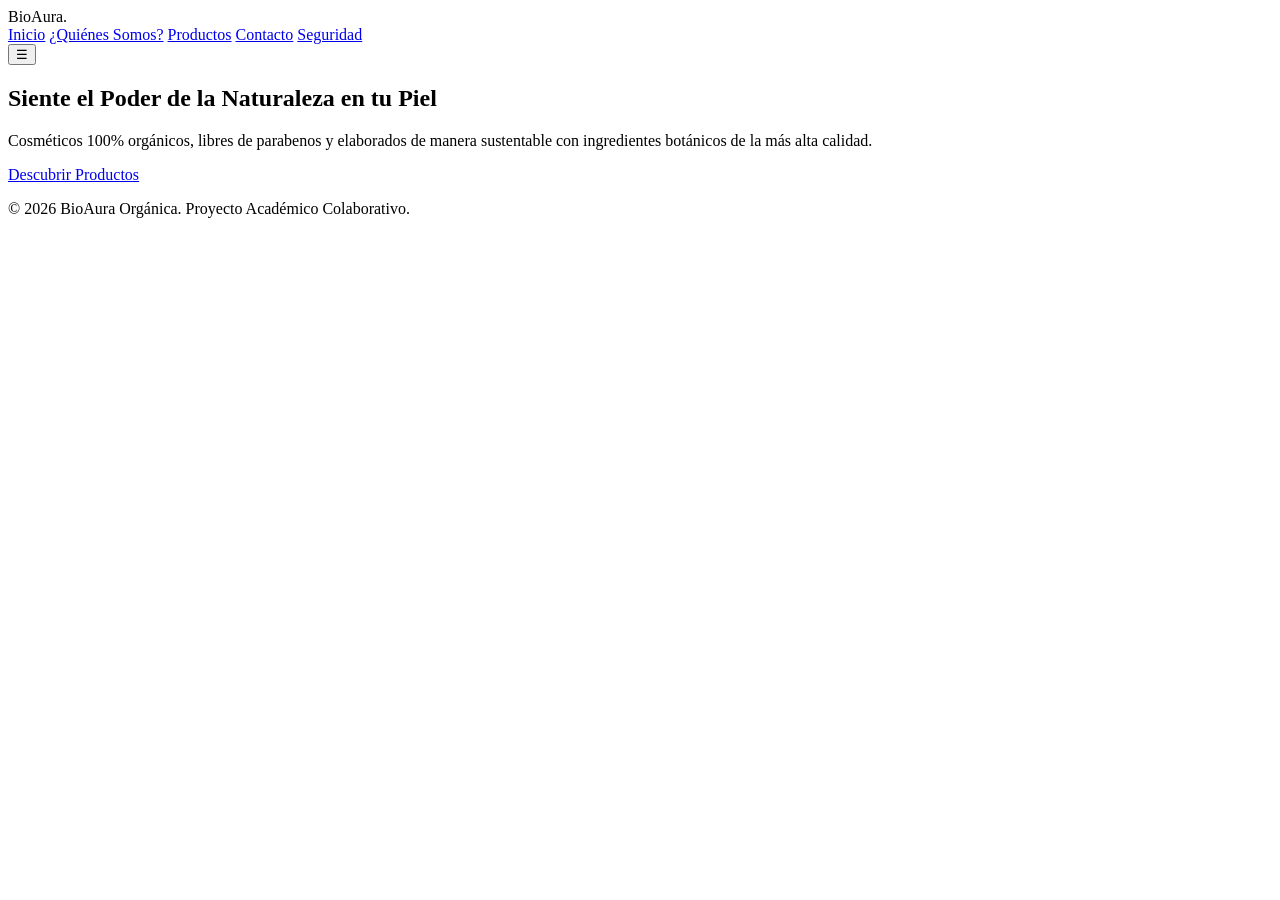
==== index.html @ 88e1b972 "implementar estructura HTML5 semántica, variables CSS, barra de navegación y sección hero" ====
<!DOCTYPE html>
<html lang="es">
<head>
    <meta charset="UTF-8">
    <meta name="viewport" content="width=device-width, initial-scale=1.0">
    <title>BioAura Orgánica - Belleza Natural y Cuidado Ecológico</title>
    <link rel="stylesheet" href="styles.css">
</head>
<body>

    <!-- Encabezado y Navegación Principal -->
    <header class="header">
        <div class="logo">BioAura<span>.</span></div>
        <nav class="nav" id="nav-menu">
            <a href="#inicio" class="nav-link">Inicio</a>
            <a href="#quienes-somos" class="nav-link">¿Quiénes Somos?</a>
            <a href="#productos" class="nav-link">Productos</a>
            <a href="#contacto" class="nav-link">Contacto</a>
            <a href="#politicas" class="nav-link">Seguridad</a>
        </nav>
        <button class="menu-toggle" id="menu-toggle" aria-label="Abrir Menú">&#9776;</button>
    </header>

    <main>
        <!-- 1. Sección Inicio (Hero) -->
        <section id="inicio" class="hero">
            <div class="hero-content">
                <h1>Siente el Poder de la Naturaleza en tu Piel</h1>
                <p>Cosméticos 100% orgánicos, libres de parabenos y elaborados de manera sustentable con ingredientes botánicos de la más alta calidad.</p>
                <a href="#productos" class="btn-primary">Descubrir Productos</a>
            </div>
        </section>

        <!-- SECCIÓN 2: ¿Quiénes Somos? (Integrante 2 colocará su código aquí) -->
        <section id="quienes-somos" class="section">
            <div class="container" id="contenedor-quienes-somos">
                <!-- Código a desarrollar en rama feature/brand-story-and-products -->
            </div>
        </section>

        <!-- SECCIÓN 3: Productos / Servicios (Integrante 2 colocará su código aquí) -->
        <section id="productos" class="section bg-light">
            <div class="container" id="contenedor-productos">
                <!-- Código a desarrollar en rama feature/brand-story-and-products -->
            </div>
        </section>

        <!-- SECCIÓN 4: Contacto (Integrante 3 colocará su código aquí) -->
        <section id="contacto" class="section">
            <div class="container" id="contenedor-contacto">
                <!-- Código a desarrollar en rama feature/contact-and-security-policy -->
            </div>
        </section>

        <!-- SECCIÓN 5: Políticas de Seguridad (Integrante 3 colocará su código aquí) -->
        <section id="politicas" class="section bg-light">
            <div class="container" id="contenedor-politicas">
    </main>

</body>
</html>    <script src="script.js"></script>
        <p>&copy; 2026 BioAura Orgánica. Proyecto Académico Colaborativo.</p>
    </footer>

    <footer class="footer">
                <!-- Código a desarrollar en rama feature/contact-and-security-policy -->
        </section>
---- styles.css ----
font-size: 2.2rem;
    }
}
    .hero h1 {
    .nav.active {
        display: flex;
    }
    }

        background-color: white;
        padding: 1.5rem 0;
        box-shadow: 0 4px 10px rgba(0,0,0,0.1);
        text-align: center;
        position: absolute;
        top: 100%;
        left: 0;
        width: 100%;

    .nav {
        display: none;
    }
        display: block;
/* --- Adaptabilidad Responsive --- */
@media (max-width: 768px) {
    .menu-toggle {

}
    font-size: 0.95rem;
        flex-direction: column;
    text-align: center;
    padding: 2rem 1rem;
    background-color: var(--primary-color);
    color: white;
}

.footer {
    transform: translateY(-2px);

.btn-primary:hover {
    background-color: var(--primary-hover);
}
    cursor: pointer;
    text-decoration: none;
    transition: background 0.3s, transform 0.2s;
    border-radius: 30px;
    font-size: 1rem;
    font-weight: 600;
    border: none;
.btn-primary {
    display: inline-block;
    background-color: var(--primary-color);
    color: white;
    padding: 0.85rem 2rem;
}

    opacity: 0.95;
    max-width: 650px;
    margin: 0 auto 2rem auto;
.hero p {
    font-size: 1.25rem;
.hero h1 {
    font-size: 3rem;
    margin-bottom: 1rem;
}

}

    text-align: center;
    padding: 7rem 1.5rem;

/* --- Hero Section --- */
.hero {
    background: linear-gradient(rgba(45, 90, 39, 0.85), rgba(45, 90, 39, 0.75)), 
                url('https://images.unsplash.com/photo-1556228720-195a672e8a03?auto=format&fit=crop&w=1200&q=80') center/cover no-repeat;
    color: white;
    color: var(--primary-color);
    cursor: pointer;
}
    border: none;
    font-size: 1.8rem;
/* --- Variables e Identidad Visual (Paleta Botánica) --- */

.menu-toggle {
    display: none;
    background: none;
:root {
    --primary-color: #2d5a27;
    --primary-hover: #1e3d1a;
    --secondary-color: #e8a598;
    --bg-light: #faf8f5;
    --dark-text: #2c3531;
    --gray-text: #606c38;
    --success-color: #2a9d8f;
    --error-color: #e63946;
    --font-main: 'Segoe UI', system-ui, -apple-system, sans-serif;
}

* {
    box-sizing: border-box;
    margin: 0;
.nav-link:hover {
    color: var(--primary-color);
}
    padding: 0;
}
    color: var(--dark-text);
    font-weight: 600;
    transition: color 0.3s;
}


body {
    font-family: var(--font-main);
    text-decoration: none;
    line-height: 1.6;
    color: var(--dark-text);
    background-color: #ffffff;
}
.nav-link {

.container {
    max-width: 1100px;
    margin: 0 auto;
}

    padding: 0 1.5rem;
}

.nav {
    display: flex;
    gap: 1.8rem;
.section {
    padding: 4.5rem 1rem;
}

.bg-light {
}

    background-color: var(--bg-light);
}


.logo span {
    color: var(--secondary-color);
/* --- Encabezado y Navegación --- */
.header {
    display: flex;
    color: var(--primary-color);
}
    justify-content: space-between;
    align-items: center;

.logo {
    font-size: 1.8rem;
    font-weight: 700;
    padding: 1.2rem 2.5rem;
    background-color: #ffffff;
    box-shadow: 0 2px 10px rgba(0,0,0,0.05);
    position: sticky;
    top: 0;
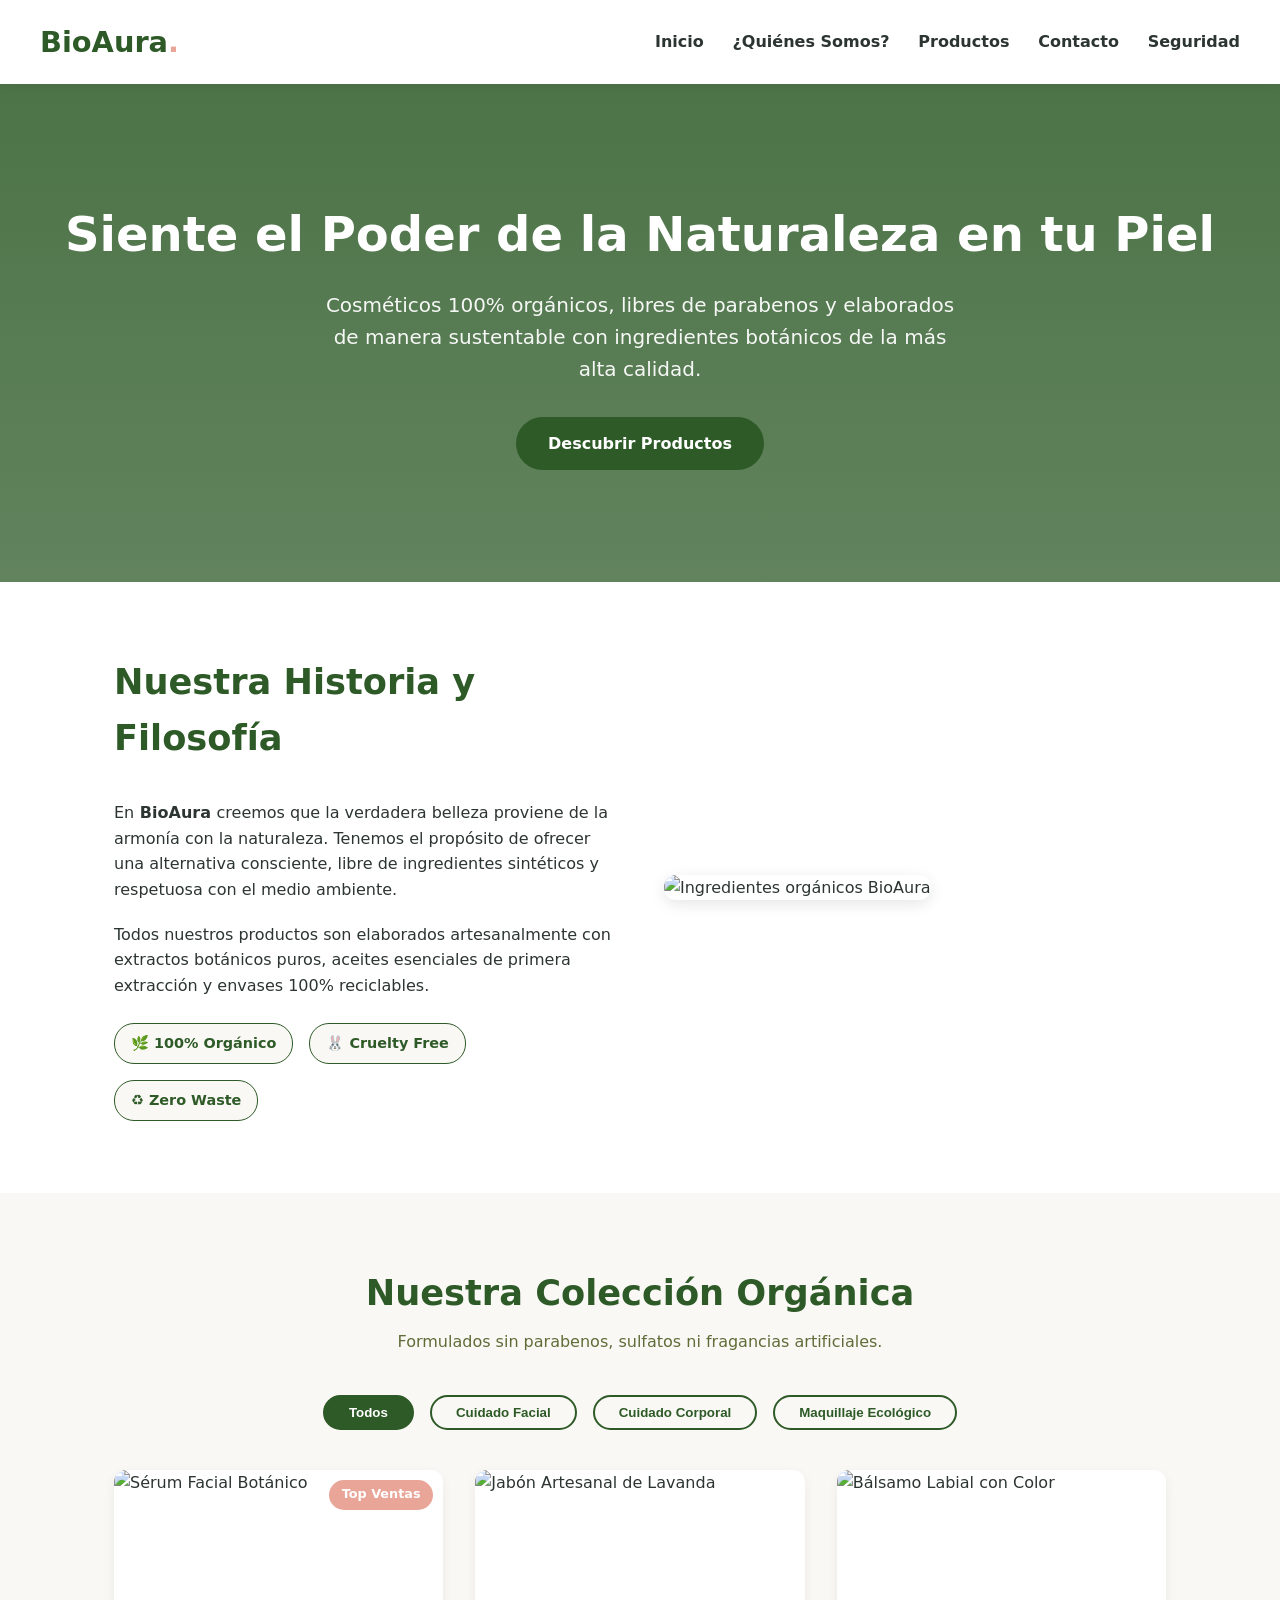
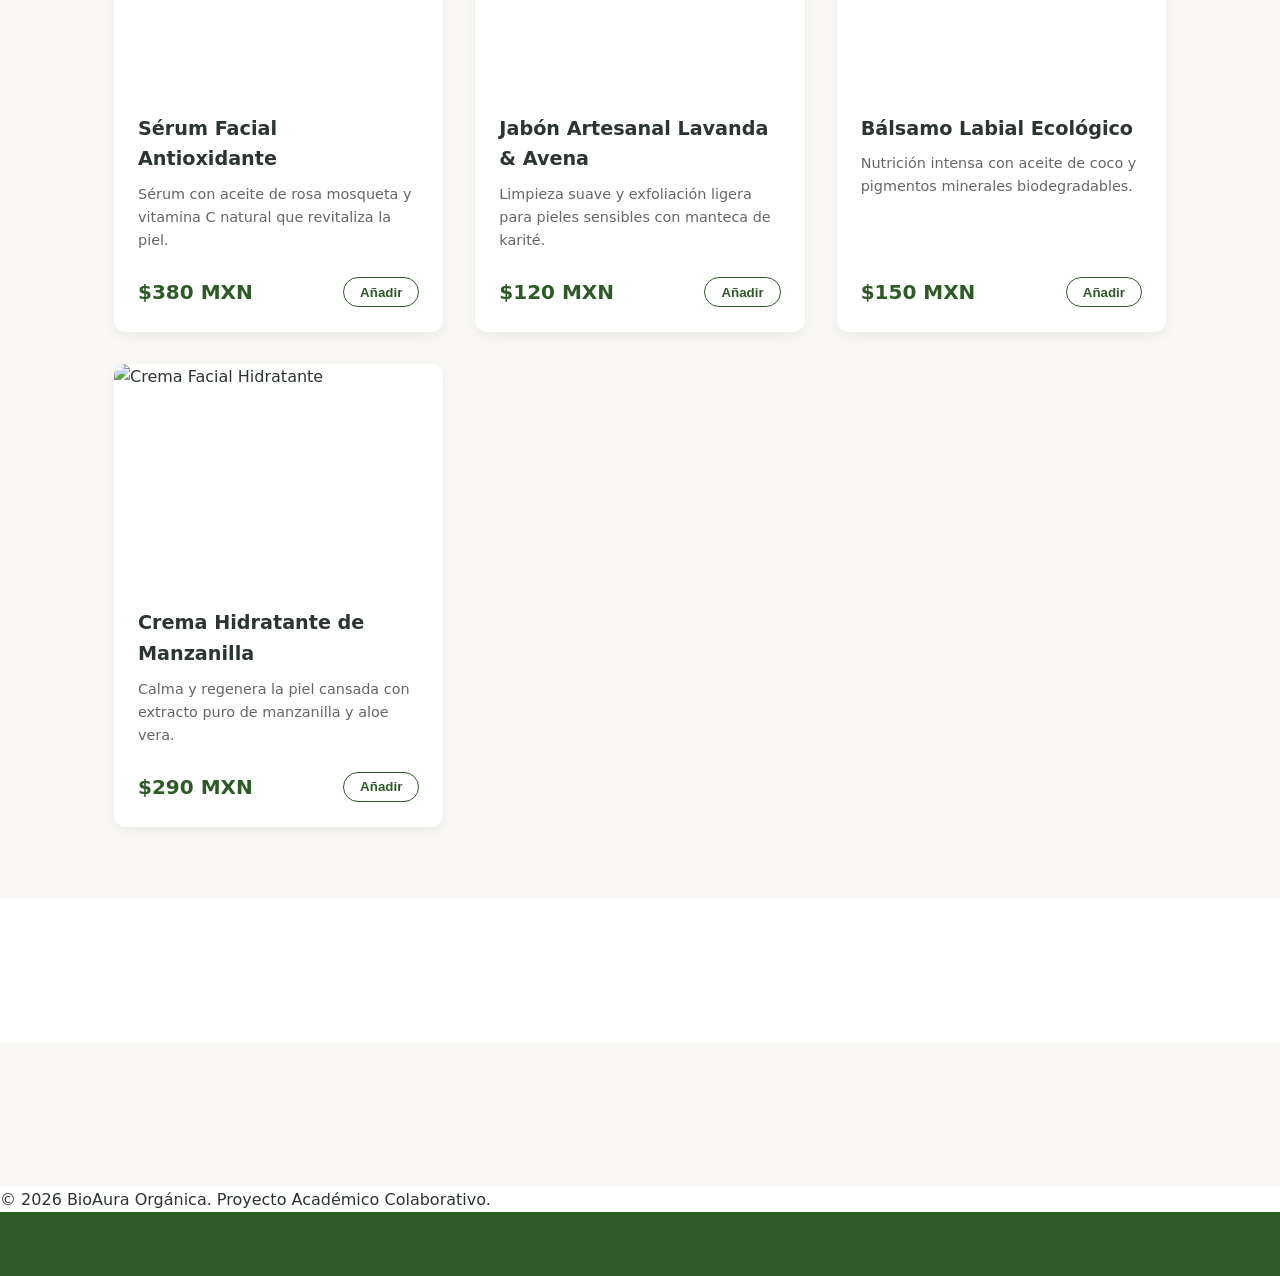
==== commit aa440773: "Desarrollo de secciones: Quienes Somos y Productos" ====
--- a/index.html
+++ b/index.html
@@ -31,28 +31,116 @@
             </div>
         </section>
 
-        <!-- SECCIÓN 2: ¿Quiénes Somos? (Integrante 2 colocará su código aquí) -->
+        <!-- SECCIÓN 2: ¿Quiénes Somos? (Integrante 2) -->
         <section id="quienes-somos" class="section">
             <div class="container" id="contenedor-quienes-somos">
-                <!-- Código a desarrollar en rama feature/brand-story-and-products -->
+                <div class ="about-grid">
+                    <div class ="about-text">
+                        <h2 class="section-title">Nuestra Historia y Filosofía</h2>
+                        <br>
+                        <p>En<strong> BioAura </strong> creemos que la verdadera belleza proviene de la armonía con la naturaleza. Tenemos el propósito de ofrecer una alternativa consciente, libre de ingredientes sintéticos y respetuosa con el medio ambiente.</p>
+                        <p>Todos nuestros productos son elaborados artesanalmente con extractos botánicos puros, aceites esenciales de primera extracción y envases 100% reciclables.</p>
+                        <div class="about-badges">
+                            <span class="badge">🌿 100% Orgánico</span>
+                            <span class="badge">🐰 Cruelty Free</span>
+                            <span class="badge">♻️ Zero Waste</span>
+                        </div>
+                    </div>
+                    <div class="about-image">
+                        <img src="https://images.unsplash.com/photo-1540555700478-4be289fbecef?auto=format&fit=crop&w=600&q=80" alt="Ingredientes orgánicos BioAura" class="img-responsive">
+                    </div> 
+                </div>
             </div>
         </section>
 
-        <!-- SECCIÓN 3: Productos / Servicios (Integrante 2 colocará su código aquí) -->
+        <!-- SECCIÓN 3: Productos / Servicios (Integrante 2) -->
         <section id="productos" class="section bg-light">
             <div class="container" id="contenedor-productos">
-                <!-- Código a desarrollar en rama feature/brand-story-and-products -->
+                <h2 class="section-title text-center">Nuestra Colección Orgánica</h2>
+                <p class="section-subtitle text-center">Formulados sin parabenos, sulfatos ni fragancias artificiales.</p>
+
+                <!-- Filtros dinámicos -->
+                <div class="filter-buttons">
+                    <button class="btn-filter active" data-category="todos">Todos</button>
+                    <button class="btn-filter" data-category="facial">Cuidado Facial</button>
+                    <button class="btn-filter" data-category="corporal">Cuidado Corporal</button>
+                    <button class="btn-filter" data-category="maquillaje">Maquillaje Ecológico</button>
+                </div>
+
+                <!-- Grid de Productos -->
+                <div class="products-grid">
+                    <!-- Producto 1 -->
+                    <article class="product-card" data-category="facial">
+                        <div class="product-img">
+                            <img src="https://valchini.com/cdn/shop/files/suero-facial-antioxidante-fotosintesis-30ml-3212337.jpg?v=1778157127&width=1920" alt="Sérum Facial Botánico">
+                            <span class="tag">Top Ventas</span>
+                        </div>
+                        <div class="product-info">
+                            <h3>Sérum Facial Antioxidante</h3>
+                            <p>Sérum con aceite de rosa mosqueta y vitamina C natural que revitaliza la piel.</p>
+                            <div class="product-bottom">
+                                <span class="price">$380 MXN</span>
+                                <button class="btn-secondary btn-buy" data-name="Sérum Facial Antioxidante">Añadir</button>
+                            </div>
+                        </div>
+                    </article>
+
+                    <!-- Producto 2 -->
+                    <article class="product-card" data-category="corporal">
+                        <div class="product-img">
+                            <img src="https://botanicus.com.mx/cdn/shop/files/jabon-artesanal-lavanda-avena-calm-bar-5.jpg?v=1786976281&width=1000" alt="Jabón Artesanal de Lavanda">
+                        </div>
+                        <div class="product-info">
+                            <h3>Jabón Artesanal Lavanda & Avena</h3>
+                            <p>Limpieza suave y exfoliación ligera para pieles sensibles con manteca de karité.</p>
+                            <div class="product-bottom">
+                                <span class="price">$120 MXN</span>
+                                <button class="btn-secondary btn-buy" data-name="Jabón Artesanal Lavanda & Avena">Añadir</button>
+                            </div>
+                        </div>
+                    </article>
+
+                    <!-- Producto 3 -->
+                    <article class="product-card" data-category="maquillaje">
+                        <div class="product-img">
+                            <img src="https://images.unsplash.com/photo-1586495777744-4413f21062fa?auto=format&fit=crop&w=500&q=80" alt="Bálsamo Labial con Color">
+                        </div>
+                        <div class="product-info">
+                            <h3>Bálsamo Labial Ecológico</h3>
+                            <p>Nutrición intensa con aceite de coco y pigmentos minerales biodegradables.</p>
+                            <div class="product-bottom">
+                                <span class="price">$150 MXN</span>
+                                <button class="btn-secondary btn-buy" data-name="Bálsamo Labial Ecológico">Añadir</button>
+                            </div>
+                        </div>
+                    </article>
+
+                    <!-- Producto 4 -->
+                    <article class="product-card" data-category="facial">
+                        <div class="product-img">
+                            <img src="https://images.unsplash.com/photo-1556228720-195a672e8a03?auto=format&fit=crop&w=500&q=80" alt="Crema Facial Hidratante">
+                        </div>
+                        <div class="product-info">
+                            <h3>Crema Hidratante de Manzanilla</h3>
+                            <p>Calma y regenera la piel cansada con extracto puro de manzanilla y aloe vera.</p>
+                            <div class="product-bottom">
+                                <span class="price">$290 MXN</span>
+                                <button class="btn-secondary btn-buy" data-name="Crema Hidratante de Manzanilla">Añadir</button>
+                            </div>
+                        </div>
+                    </article>
+                </div>
             </div>
         </section>
 
-        <!-- SECCIÓN 4: Contacto (Integrante 3 colocará su código aquí) -->
+        <!-- SECCIÓN 4: Contacto (Integrante 3) -->
         <section id="contacto" class="section">
             <div class="container" id="contenedor-contacto">
                 <!-- Código a desarrollar en rama feature/contact-and-security-policy -->
             </div>
         </section>
 
-        <!-- SECCIÓN 5: Políticas de Seguridad (Integrante 3 colocará su código aquí) -->
+        <!-- SECCIÓN 5: Políticas de Seguridad (Integrante 3) -->
         <section id="politicas" class="section bg-light">
             <div class="container" id="contenedor-politicas">
     </main>
--- a/styles.css
+++ b/styles.css
@@ -1,88 +1,8 @@
-        font-size: 2.2rem;
-    }
-}
-    .hero h1 {
-    .nav.active {
-        display: flex;
-    }
-    }
-
-        background-color: white;
-        padding: 1.5rem 0;
-        box-shadow: 0 4px 10px rgba(0,0,0,0.1);
-        text-align: center;
-        position: absolute;
-        top: 100%;
-        left: 0;
-        width: 100%;
-
-    .nav {
-        display: none;
-    }
-        display: block;
-/* --- Adaptabilidad Responsive --- */
-@media (max-width: 768px) {
-    .menu-toggle {
-
-}
-    font-size: 0.95rem;
-        flex-direction: column;
-    text-align: center;
-    padding: 2rem 1rem;
-    background-color: var(--primary-color);
-    color: white;
-}
-
-.footer {
-    transform: translateY(-2px);
-
-.btn-primary:hover {
-    background-color: var(--primary-hover);
-}
-    cursor: pointer;
-    text-decoration: none;
-    transition: background 0.3s, transform 0.2s;
-    border-radius: 30px;
-    font-size: 1rem;
-    font-weight: 600;
-    border: none;
-.btn-primary {
-    display: inline-block;
-    background-color: var(--primary-color);
-    color: white;
-    padding: 0.85rem 2rem;
-}
-
-    opacity: 0.95;
-    max-width: 650px;
-    margin: 0 auto 2rem auto;
-.hero p {
-    font-size: 1.25rem;
-.hero h1 {
-    font-size: 3rem;
-    margin-bottom: 1rem;
-}
-
-}
-
-    text-align: center;
-    padding: 7rem 1.5rem;
-
-/* --- Hero Section --- */
-.hero {
-    background: linear-gradient(rgba(45, 90, 39, 0.85), rgba(45, 90, 39, 0.75)), 
-                url('https://images.unsplash.com/photo-1556228720-195a672e8a03?auto=format&fit=crop&w=1200&q=80') center/cover no-repeat;
-    color: white;
-    color: var(--primary-color);
-    cursor: pointer;
-}
-    border: none;
-    font-size: 1.8rem;
 /* --- Variables e Identidad Visual (Paleta Botánica) --- */
-
-.menu-toggle {
-    display: none;
-    background: none;
+html{
+    scroll-behavior: smooth;
+}
+
 :root {
     --primary-color: #2d5a27;
     --primary-hover: #1e3d1a;
@@ -98,63 +18,328 @@
 * {
     box-sizing: border-box;
     margin: 0;
-.nav-link:hover {
-    color: var(--primary-color);
-}
     padding: 0;
 }
-    color: var(--dark-text);
-    font-weight: 600;
-    transition: color 0.3s;
-}
-
 
 body {
     font-family: var(--font-main);
-    text-decoration: none;
     line-height: 1.6;
     color: var(--dark-text);
     background-color: #ffffff;
 }
-.nav-link {
 
 .container {
     max-width: 1100px;
     margin: 0 auto;
-}
-
     padding: 0 1.5rem;
 }
 
-.nav {
-    display: flex;
-    gap: 1.8rem;
 .section {
     padding: 4.5rem 1rem;
 }
 
 .bg-light {
-}
-
     background-color: var(--bg-light);
 }
 
-
-.logo span {
-    color: var(--secondary-color);
 /* --- Encabezado y Navegación --- */
 .header {
     display: flex;
-    color: var(--primary-color);
-}
     justify-content: space-between;
     align-items: center;
-
-.logo {
-    font-size: 1.8rem;
-    font-weight: 700;
     padding: 1.2rem 2.5rem;
     background-color: #ffffff;
     box-shadow: 0 2px 10px rgba(0,0,0,0.05);
     position: sticky;
     top: 0;
+    z-index: 1000;
+}
+
+.logo {
+    font-size: 1.8rem;
+    font-weight: 700;
+    color: var(--primary-color);
+}
+
+.logo span {
+    color: var(--secondary-color);
+}
+
+.nav {
+    display: flex;
+    gap: 1.8rem;
+}
+
+.nav-link {
+    text-decoration: none;
+    color: var(--dark-text);
+    font-weight: 600;
+    transition: color 0.3s;
+}
+
+.nav-link:hover {
+    color: var(--primary-color);
+}
+
+.menu-toggle {
+    display: none;
+    background: none;
+    border: none;
+    font-size: 1.8rem;
+    color: var(--primary-color);
+    cursor: pointer;
+}
+
+/* --- Hero Section --- */
+.hero {
+    background: linear-gradient(rgba(45, 90, 39, 0.85), rgba(45, 90, 39, 0.75)), 
+                url('https://images.unsplash.com/photo-1556228720-195a672e8a03?auto=format&fit=crop&w=1200&q=80') center/cover no-repeat;
+    color: white;
+    text-align: center;
+    padding: 7rem 1.5rem;
+}
+
+.hero h1 {
+    font-size: 3rem;
+    margin-bottom: 1rem;
+}
+
+.hero p {
+    font-size: 1.25rem;
+    max-width: 650px;
+    margin: 0 auto 2rem auto;
+    opacity: 0.95;
+}
+
+.btn-primary {
+    display: inline-block;
+    background-color: var(--primary-color);
+    color: white;
+    padding: 0.85rem 2rem;
+    border: none;
+    border-radius: 30px;
+    font-size: 1rem;
+    font-weight: 600;
+    cursor: pointer;
+    text-decoration: none;
+    transition: background 0.3s, transform 0.2s;
+}
+
+.btn-primary:hover {
+    background-color: var(--primary-hover);
+    transform: translateY(-2px);
+}
+
+.footer {
+    background-color: var(--primary-color);
+    color: white;
+    text-align: center;
+    padding: 2rem 1rem;
+    font-size: 0.95rem;
+}
+
+/* --- Adaptabilidad Responsive --- */
+@media (max-width: 768px) {
+    .menu-toggle {
+        display: block;
+    }
+
+    .nav {
+        display: none;
+        flex-direction: column;
+        position: absolute;
+        top: 100%;
+        left: 0;
+        width: 100%;
+        background-color: white;
+        padding: 1.5rem 0;
+        box-shadow: 0 4px 10px rgba(0,0,0,0.1);
+        text-align: center;
+    }
+
+    .nav.active {
+        display: flex;
+    }
+
+    .hero h1 {
+        font-size: 2.2rem;
+    }
+}
+
+/* --- Sección de Productos --- */
+
+/* --- Títulos Generales --- */
+.section-title {
+    font-size: 2.2rem;
+    color: var(--primary-color);
+    margin-bottom: 0.5rem;
+}
+
+.section-subtitle {
+    color: var(--gray-text);
+    margin-bottom: 2.5rem;
+}
+
+.text-center {
+    text-align: center;
+}
+
+/* --- Sección ¿Quiénes Somos? --- */
+.about-grid {
+    display: grid;
+    grid-template-columns: 1fr 1fr;
+    gap: 3rem;
+    align-items: center;
+}
+
+.about-text p {
+    margin-bottom: 1.2rem;
+    color: var(--dark-text);
+}
+
+.about-badges {
+    display: flex;
+    gap: 1rem;
+    flex-wrap: wrap;
+    margin-top: 1.5rem;
+}
+
+.badge {
+    background-color: var(--bg-light);
+    color: var(--primary-color);
+    padding: 0.5rem 1rem;
+    border-radius: 20px;
+    font-size: 0.9rem;
+    font-weight: 600;
+    border: 1px solid var(--primary-color);
+}
+
+.img-responsive {
+    width: 100%;
+    border-radius: 12px;
+    box-shadow: 0 4px 15px rgba(0,0,0,0.1);
+}
+
+/* --- Sección Productos --- */
+.filter-buttons {
+    display: flex;
+    justify-content: center;
+    gap: 1rem;
+    margin-bottom: 2.5rem;
+    flex-wrap: wrap;
+}
+
+.btn-filter {
+    background-color: transparent;
+    border: 2px solid var(--primary-color);
+    color: var(--primary-color);
+    padding: 0.5rem 1.5rem;
+    border-radius: 25px;
+    font-weight: 600;
+    cursor: pointer;
+    transition: all 0.3s;
+}
+
+.btn-filter.active, .btn-filter:hover {
+    background-color: var(--primary-color);
+    color: white;
+}
+
+.products-grid {
+    display: grid;
+    grid-template-columns: repeat(auto-fit, minmax(240px, 1fr));
+    gap: 2rem;
+}
+
+.product-card {
+    background-color: white;
+    border-radius: 12px;
+    overflow: hidden;
+    box-shadow: 0 4px 12px rgba(0,0,0,0.06);
+    transition: transform 0.3s, box-shadow 0.3s;
+    display: flex;
+    flex-direction: column;
+}
+
+.product-card:hover {
+    transform: translateY(-5px);
+    box-shadow: 0 8px 20px rgba(0,0,0,0.12);
+}
+
+.product-img {
+    position: relative;
+    height: 220px;
+}
+
+.product-img img {
+    width: 100%;
+    height: 100%;
+    object-fit: cover;
+}
+
+.product-img .tag {
+    position: absolute;
+    top: 10px;
+    right: 10px;
+    background-color: var(--secondary-color);
+    color: white;
+    padding: 0.3rem 0.8rem;
+    border-radius: 15px;
+    font-size: 0.8rem;
+    font-weight: 700;
+}
+
+.product-info {
+    padding: 1.5rem;
+    display: flex;
+    flex-direction: column;
+    flex-grow: 1;
+}
+
+.product-info h3 {
+    font-size: 1.2rem;
+    margin-bottom: 0.5rem;
+    color: var(--dark-text);
+}
+
+.product-info p {
+    font-size: 0.9rem;
+    color: #666;
+    margin-bottom: 1.5rem;
+    flex-grow: 1;
+}
+
+.product-bottom {
+    display: flex;
+    justify-content: space-between;
+    align-items: center;
+}
+
+.price {
+    font-size: 1.25rem;
+    font-weight: 700;
+    color: var(--primary-color);
+}
+
+.btn-secondary {
+    background-color: transparent;
+    border: 1px solid var(--primary-color);
+    color: var(--primary-color);
+    padding: 0.4rem 1rem;
+    border-radius: 20px;
+    cursor: pointer;
+    font-weight: 600;
+    transition: background 0.3s, color 0.3s;
+}
+
+.btn-secondary:hover {
+    background-color: var(--primary-color);
+    color: white;
+}
+
+/* Adaptabilidad responsive */
+@media (max-width: 768px) {
+    .about-grid {
+        grid-template-columns: 1fr;
+    }
+}
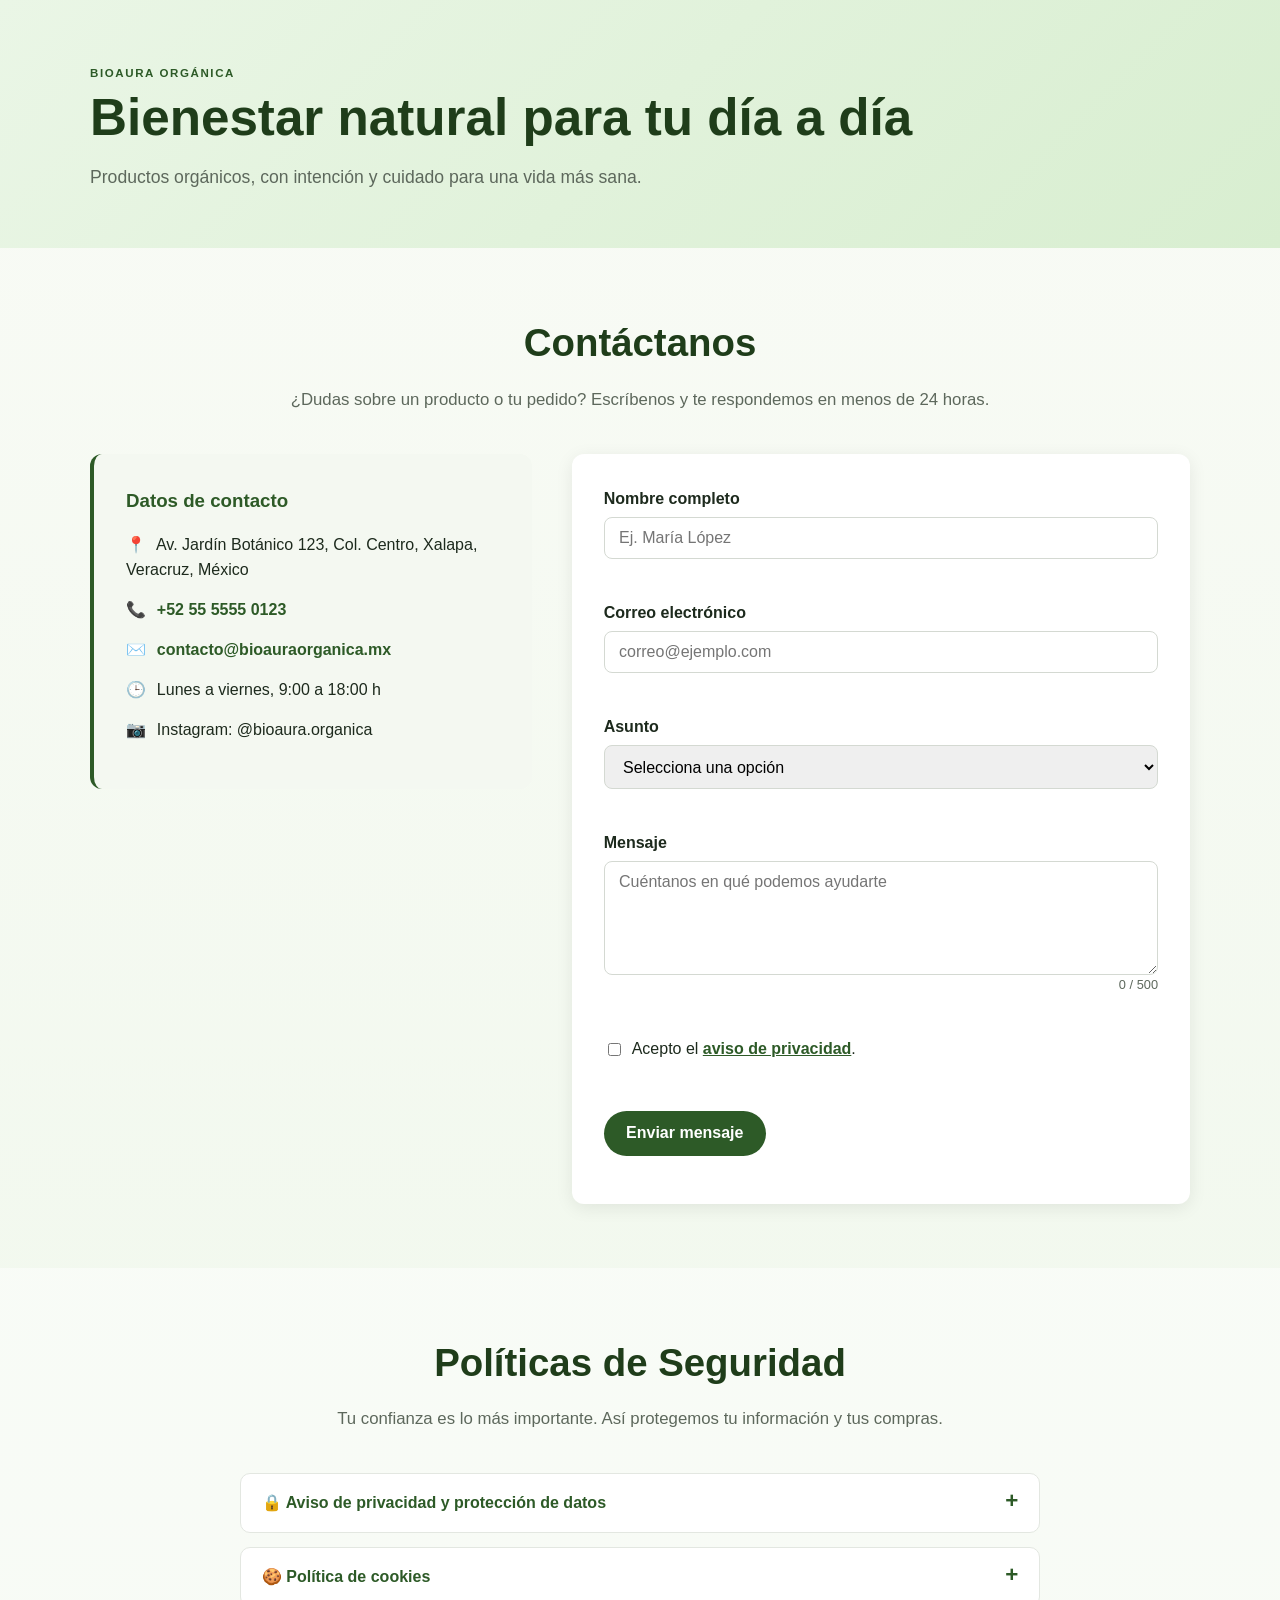
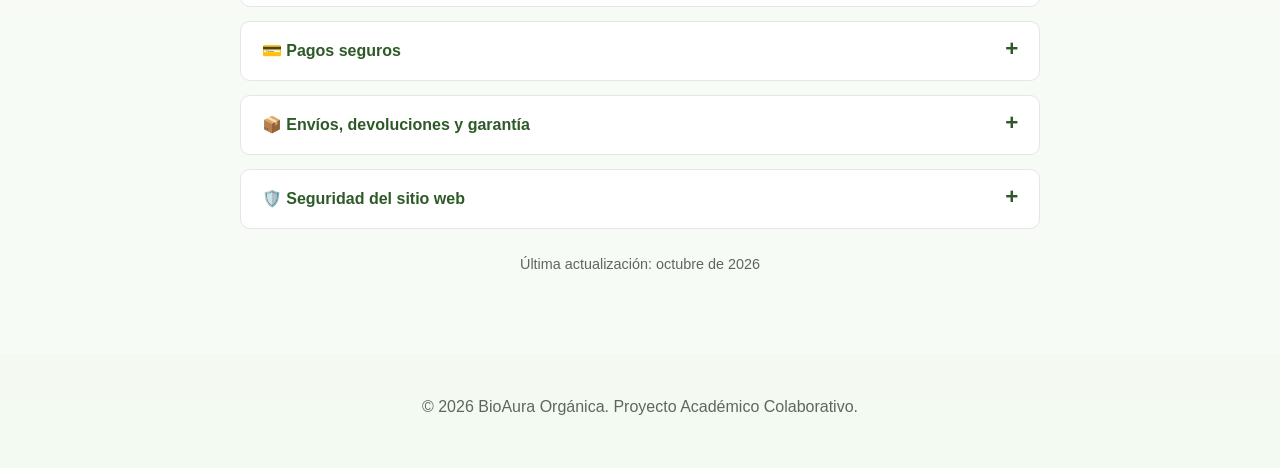
==== commit 47d27bce: "Agregar pagina de contacto y politicas" ====
--- a/index.html
+++ b/index.html
@@ -1,156 +1,210 @@
 <!DOCTYPE html>
 <html lang="es">
-<head>
-    <meta charset="UTF-8">
-    <meta name="viewport" content="width=device-width, initial-scale=1.0">
-    <title>BioAura Orgánica - Belleza Natural y Cuidado Ecológico</title>
-    <link rel="stylesheet" href="styles.css">
-</head>
-<body>
-
-    <!-- Encabezado y Navegación Principal -->
-    <header class="header">
-        <div class="logo">BioAura<span>.</span></div>
-        <nav class="nav" id="nav-menu">
-            <a href="#inicio" class="nav-link">Inicio</a>
-            <a href="#quienes-somos" class="nav-link">¿Quiénes Somos?</a>
-            <a href="#productos" class="nav-link">Productos</a>
-            <a href="#contacto" class="nav-link">Contacto</a>
-            <a href="#politicas" class="nav-link">Seguridad</a>
-        </nav>
-        <button class="menu-toggle" id="menu-toggle" aria-label="Abrir Menú">&#9776;</button>
-    </header>
-
-    <main>
-        <!-- 1. Sección Inicio (Hero) -->
-        <section id="inicio" class="hero">
-            <div class="hero-content">
-                <h1>Siente el Poder de la Naturaleza en tu Piel</h1>
-                <p>Cosméticos 100% orgánicos, libres de parabenos y elaborados de manera sustentable con ingredientes botánicos de la más alta calidad.</p>
-                <a href="#productos" class="btn-primary">Descubrir Productos</a>
+  <head>
+    <meta charset="UTF-8" />
+    <meta name="viewport" content="width=device-width, initial-scale=1.0" />
+    <title>BioAura Orgánica</title>
+    <meta
+      name="description"
+      content="BioAura Orgánica - contacto y políticas de seguridad"
+    />
+    <link rel="stylesheet" href="styles.css" />
+  </head>
+  <body>
+    <main class="page-shell">
+      <section class="hero">
+        <div class="container">
+          <p class="eyebrow">BioAura Orgánica</p>
+          <h1>Bienestar natural para tu día a día</h1>
+          <p class="hero-copy">
+            Productos orgánicos, con intención y cuidado para una vida más sana.
+          </p>
+        </div>
+      </section>
+
+      <section id="contacto" class="section">
+        <div class="container" id="contenedor-contacto">
+          <h2 class="section-title text-center">Contáctanos</h2>
+          <p class="section-subtitle text-center">
+            ¿Dudas sobre un producto o tu pedido? Escríbenos y te respondemos en
+            menos de 24 horas.
+          </p>
+
+          <div class="contact-grid">
+            <div class="contact-info">
+              <h3>Datos de contacto</h3>
+              <ul class="contact-list">
+                <li>
+                  <span class="contact-icon" aria-hidden="true">📍</span>
+                  Av. Jardín Botánico 123, Col. Centro, Xalapa, Veracruz, México
+                </li>
+                <li>
+                  <span class="contact-icon" aria-hidden="true">📞</span>
+                  <a href="tel:+525555550123">+52 55 5555 0123</a>
+                </li>
+                <li>
+                  <span class="contact-icon" aria-hidden="true">✉️</span>
+                  <a href="mailto:contacto@bioauraorganica.mx">contacto@bioauraorganica.mx</a>
+                </li>
+                <li>
+                  <span class="contact-icon" aria-hidden="true">🕒</span>
+                  Lunes a viernes, 9:00 a 18:00 h
+                </li>
+                <li>
+                  <span class="contact-icon" aria-hidden="true">📷</span>
+                  Instagram: @bioaura.organica
+                </li>
+              </ul>
             </div>
-        </section>
-
-        <!-- SECCIÓN 2: ¿Quiénes Somos? (Integrante 2) -->
-        <section id="quienes-somos" class="section">
-            <div class="container" id="contenedor-quienes-somos">
-                <div class ="about-grid">
-                    <div class ="about-text">
-                        <h2 class="section-title">Nuestra Historia y Filosofía</h2>
-                        <br>
-                        <p>En<strong> BioAura </strong> creemos que la verdadera belleza proviene de la armonía con la naturaleza. Tenemos el propósito de ofrecer una alternativa consciente, libre de ingredientes sintéticos y respetuosa con el medio ambiente.</p>
-                        <p>Todos nuestros productos son elaborados artesanalmente con extractos botánicos puros, aceites esenciales de primera extracción y envases 100% reciclables.</p>
-                        <div class="about-badges">
-                            <span class="badge">🌿 100% Orgánico</span>
-                            <span class="badge">🐰 Cruelty Free</span>
-                            <span class="badge">♻️ Zero Waste</span>
-                        </div>
-                    </div>
-                    <div class="about-image">
-                        <img src="https://images.unsplash.com/photo-1540555700478-4be289fbecef?auto=format&fit=crop&w=600&q=80" alt="Ingredientes orgánicos BioAura" class="img-responsive">
-                    </div> 
-                </div>
-            </div>
-        </section>
-
-        <!-- SECCIÓN 3: Productos / Servicios (Integrante 2) -->
-        <section id="productos" class="section bg-light">
-            <div class="container" id="contenedor-productos">
-                <h2 class="section-title text-center">Nuestra Colección Orgánica</h2>
-                <p class="section-subtitle text-center">Formulados sin parabenos, sulfatos ni fragancias artificiales.</p>
-
-                <!-- Filtros dinámicos -->
-                <div class="filter-buttons">
-                    <button class="btn-filter active" data-category="todos">Todos</button>
-                    <button class="btn-filter" data-category="facial">Cuidado Facial</button>
-                    <button class="btn-filter" data-category="corporal">Cuidado Corporal</button>
-                    <button class="btn-filter" data-category="maquillaje">Maquillaje Ecológico</button>
-                </div>
-
-                <!-- Grid de Productos -->
-                <div class="products-grid">
-                    <!-- Producto 1 -->
-                    <article class="product-card" data-category="facial">
-                        <div class="product-img">
-                            <img src="https://valchini.com/cdn/shop/files/suero-facial-antioxidante-fotosintesis-30ml-3212337.jpg?v=1778157127&width=1920" alt="Sérum Facial Botánico">
-                            <span class="tag">Top Ventas</span>
-                        </div>
-                        <div class="product-info">
-                            <h3>Sérum Facial Antioxidante</h3>
-                            <p>Sérum con aceite de rosa mosqueta y vitamina C natural que revitaliza la piel.</p>
-                            <div class="product-bottom">
-                                <span class="price">$380 MXN</span>
-                                <button class="btn-secondary btn-buy" data-name="Sérum Facial Antioxidante">Añadir</button>
-                            </div>
-                        </div>
-                    </article>
-
-                    <!-- Producto 2 -->
-                    <article class="product-card" data-category="corporal">
-                        <div class="product-img">
-                            <img src="https://botanicus.com.mx/cdn/shop/files/jabon-artesanal-lavanda-avena-calm-bar-5.jpg?v=1786976281&width=1000" alt="Jabón Artesanal de Lavanda">
-                        </div>
-                        <div class="product-info">
-                            <h3>Jabón Artesanal Lavanda & Avena</h3>
-                            <p>Limpieza suave y exfoliación ligera para pieles sensibles con manteca de karité.</p>
-                            <div class="product-bottom">
-                                <span class="price">$120 MXN</span>
-                                <button class="btn-secondary btn-buy" data-name="Jabón Artesanal Lavanda & Avena">Añadir</button>
-                            </div>
-                        </div>
-                    </article>
-
-                    <!-- Producto 3 -->
-                    <article class="product-card" data-category="maquillaje">
-                        <div class="product-img">
-                            <img src="https://images.unsplash.com/photo-1586495777744-4413f21062fa?auto=format&fit=crop&w=500&q=80" alt="Bálsamo Labial con Color">
-                        </div>
-                        <div class="product-info">
-                            <h3>Bálsamo Labial Ecológico</h3>
-                            <p>Nutrición intensa con aceite de coco y pigmentos minerales biodegradables.</p>
-                            <div class="product-bottom">
-                                <span class="price">$150 MXN</span>
-                                <button class="btn-secondary btn-buy" data-name="Bálsamo Labial Ecológico">Añadir</button>
-                            </div>
-                        </div>
-                    </article>
-
-                    <!-- Producto 4 -->
-                    <article class="product-card" data-category="facial">
-                        <div class="product-img">
-                            <img src="https://images.unsplash.com/photo-1556228720-195a672e8a03?auto=format&fit=crop&w=500&q=80" alt="Crema Facial Hidratante">
-                        </div>
-                        <div class="product-info">
-                            <h3>Crema Hidratante de Manzanilla</h3>
-                            <p>Calma y regenera la piel cansada con extracto puro de manzanilla y aloe vera.</p>
-                            <div class="product-bottom">
-                                <span class="price">$290 MXN</span>
-                                <button class="btn-secondary btn-buy" data-name="Crema Hidratante de Manzanilla">Añadir</button>
-                            </div>
-                        </div>
-                    </article>
-                </div>
-            </div>
-        </section>
-
-        <!-- SECCIÓN 4: Contacto (Integrante 3) -->
-        <section id="contacto" class="section">
-            <div class="container" id="contenedor-contacto">
-                <!-- Código a desarrollar en rama feature/contact-and-security-policy -->
-            </div>
-        </section>
-
-        <!-- SECCIÓN 5: Políticas de Seguridad (Integrante 3) -->
-        <section id="politicas" class="section bg-light">
-            <div class="container" id="contenedor-politicas">
+
+            <form id="contact-form" class="contact-form" novalidate>
+              <div class="form-group">
+                <label for="nombre">Nombre completo</label>
+                <input
+                  type="text"
+                  id="nombre"
+                  name="nombre"
+                  placeholder="Ej. María López"
+                  autocomplete="name"
+                />
+                <span class="error-msg" id="error-nombre" role="alert"></span>
+              </div>
+
+              <div class="form-group">
+                <label for="correo">Correo electrónico</label>
+                <input
+                  type="email"
+                  id="correo"
+                  name="correo"
+                  placeholder="correo@ejemplo.com"
+                  autocomplete="email"
+                />
+                <span class="error-msg" id="error-correo" role="alert"></span>
+              </div>
+
+              <div class="form-group">
+                <label for="asunto">Asunto</label>
+                <select id="asunto" name="asunto">
+                  <option value="">Selecciona una opción</option>
+                  <option value="producto">Información de un producto</option>
+                  <option value="pedido">Estado de mi pedido</option>
+                  <option value="devolucion">Devoluciones y cambios</option>
+                  <option value="otro">Otro</option>
+                </select>
+                <span class="error-msg" id="error-asunto" role="alert"></span>
+              </div>
+
+              <div class="form-group">
+                <label for="mensaje">Mensaje</label>
+                <textarea
+                  id="mensaje"
+                  name="mensaje"
+                  rows="5"
+                  maxlength="500"
+                  placeholder="Cuéntanos en qué podemos ayudarte"
+                ></textarea>
+                <small class="char-counter" id="char-counter">0 / 500</small>
+                <span class="error-msg" id="error-mensaje" role="alert"></span>
+              </div>
+
+              <div class="form-group form-check">
+                <input type="checkbox" id="privacidad" name="privacidad" />
+                <label for="privacidad">
+                  Acepto el <a href="#politicas">aviso de privacidad</a>.
+                </label>
+                <span class="error-msg" id="error-privacidad" role="alert"></span>
+              </div>
+
+              <button type="submit" class="btn-primary">Enviar mensaje</button>
+              <p class="form-status" id="form-status" role="status" aria-live="polite"></p>
+            </form>
+          </div>
+        </div>
+      </section>
+
+      <section id="politicas" class="section bg-light">
+        <div class="container" id="contenedor-politicas">
+          <h2 class="section-title text-center">Políticas de Seguridad</h2>
+          <p class="section-subtitle text-center">
+            Tu confianza es lo más importante. Así protegemos tu información y tus
+            compras.
+          </p>
+
+          <div class="policy-list">
+            <details class="policy-item">
+              <summary>🔒 Aviso de privacidad y protección de datos</summary>
+              <div class="policy-body">
+                <p>
+                  BioAura Orgánica recaba únicamente los datos necesarios (nombre,
+                  correo y mensaje) para atender tus solicitudes. No vendemos ni
+                  compartimos tu información con terceros sin tu consentimiento,
+                  conforme a la Ley Federal de Protección de Datos Personales en
+                  Posesión de los Particulares.
+                </p>
+                <p>
+                  Puedes ejercer tus derechos de acceso, rectificación,
+                  cancelación y oposición (ARCO) escribiendo a
+                  <strong>privacidad@bioauraorganica.mx</strong>.
+                </p>
+              </div>
+            </details>
+
+            <details class="policy-item">
+              <summary>🍪 Política de cookies</summary>
+              <div class="policy-body">
+                <p>
+                  Usamos cookies técnicas para que el sitio funcione correctamente y
+                  cookies analíticas para entender cómo se usa la página y mejorarla.
+                  Puedes desactivarlas desde la configuración de tu navegador sin
+                  afectar la navegación básica.
+                </p>
+              </div>
+            </details>
+
+            <details class="policy-item">
+              <summary>💳 Pagos seguros</summary>
+              <div class="policy-body">
+                <p>
+                  Las transacciones se procesan mediante conexiones cifradas (HTTPS/TLS)
+                  a través de pasarelas de pago certificadas. BioAura no almacena los
+                  datos de tu tarjeta en sus servidores.
+                </p>
+              </div>
+            </details>
+
+            <details class="policy-item">
+              <summary>📦 Envíos, devoluciones y garantía</summary>
+              <div class="policy-body">
+                <p>
+                  Los pedidos se envían en un plazo de 2 a 5 días hábiles. Si el
+                  producto llega dañado o no es lo que pediste, puedes solicitar cambio o
+                  reembolso dentro de los 10 días posteriores a la entrega, con el
+                  producto sin abrir (salvo defecto de fábrica).
+                </p>
+              </div>
+            </details>
+
+            <details class="policy-item">
+              <summary>🛡️ Seguridad del sitio web</summary>
+              <div class="policy-body">
+                <p>
+                  Validamos la información que ingresas en los formularios y mantenemos el
+                  sitio sobre HTTPS. Te recomendamos no compartir tus datos personales por
+                  canales distintos a los oficiales indicados en la sección de contacto.
+                </p>
+              </div>
+            </details>
+          </div>
+
+          <p class="policy-update text-center">Última actualización: octubre de 2026</p>
+        </div>
+      </section>
     </main>
 
-</body>
-</html>    <script src="script.js"></script>
-        <p>&copy; 2026 BioAura Orgánica. Proyecto Académico Colaborativo.</p>
+    <footer class="footer">
+      <p>&copy; 2026 BioAura Orgánica. Proyecto Académico Colaborativo.</p>
     </footer>
 
-    <footer class="footer">
-                <!-- Código a desarrollar en rama feature/contact-and-security-policy -->
-        </section>
-
+    <script src="script.js"></script>
+  </body>
+</html>
--- a/styles.css
+++ b/styles.css
@@ -1,345 +1,321 @@
-/* --- Variables e Identidad Visual (Paleta Botánica) --- */
-html{
-    scroll-behavior: smooth;
-}
-
 :root {
-    --primary-color: #2d5a27;
-    --primary-hover: #1e3d1a;
-    --secondary-color: #e8a598;
-    --bg-light: #faf8f5;
-    --dark-text: #2c3531;
-    --gray-text: #606c38;
-    --success-color: #2a9d8f;
-    --error-color: #e63946;
-    --font-main: 'Segoe UI', system-ui, -apple-system, sans-serif;
+  --primary-color: #2d5a27;
+  --primary-dark: #1f3d1a;
+  --bg-light: #f4f8f1;
+  --success-color: #2e7d32;
+  --error-color: #b42318;
+  --dark-text: #1d2a1d;
+  --gray-text: #5d685c;
+  --white: #ffffff;
+  --font-main: "Segoe UI", Tahoma, Geneva, Verdana, sans-serif;
 }
 
 * {
-    box-sizing: border-box;
-    margin: 0;
-    padding: 0;
+  box-sizing: border-box;
+}
+
+html {
+  scroll-behavior: smooth;
 }
 
 body {
-    font-family: var(--font-main);
-    line-height: 1.6;
-    color: var(--dark-text);
-    background-color: #ffffff;
+  margin: 0;
+  font-family: var(--font-main);
+  background: linear-gradient(180deg, #f9fbf6 0%, #eef7ea 100%);
+  color: var(--dark-text);
+  line-height: 1.6;
+}
+
+img {
+  max-width: 100%;
+  display: block;
 }
 
 .container {
-    max-width: 1100px;
-    margin: 0 auto;
-    padding: 0 1.5rem;
+  width: min(1100px, calc(100% - 2rem));
+  margin: 0 auto;
+}
+
+.page-shell {
+  min-height: calc(100vh - 90px);
+}
+
+.hero {
+  background: linear-gradient(135deg, #eaf6e6 0%, #d8eed0 100%);
+  padding: 4rem 0 2.5rem;
+}
+
+.eyebrow {
+  margin: 0 0 0.5rem;
+  text-transform: uppercase;
+  letter-spacing: 0.14em;
+  font-weight: 700;
+  font-size: 0.72rem;
+  color: var(--primary-color);
+}
+
+.hero h1 {
+  margin: 0;
+  font-size: clamp(2.2rem, 4vw, 4rem);
+  line-height: 1.1;
+  color: var(--primary-dark);
+}
+
+.hero-copy {
+  margin-top: 1rem;
+  max-width: 640px;
+  font-size: 1.1rem;
+  color: var(--gray-text);
 }
 
 .section {
-    padding: 4.5rem 1rem;
+  padding: 4rem 0;
 }
 
 .bg-light {
-    background-color: var(--bg-light);
-}
-
-/* --- Encabezado y Navegación --- */
-.header {
-    display: flex;
-    justify-content: space-between;
-    align-items: center;
-    padding: 1.2rem 2.5rem;
-    background-color: #ffffff;
-    box-shadow: 0 2px 10px rgba(0,0,0,0.05);
-    position: sticky;
-    top: 0;
-    z-index: 1000;
-}
-
-.logo {
-    font-size: 1.8rem;
-    font-weight: 700;
-    color: var(--primary-color);
-}
-
-.logo span {
-    color: var(--secondary-color);
-}
-
-.nav {
-    display: flex;
-    gap: 1.8rem;
-}
-
-.nav-link {
-    text-decoration: none;
-    color: var(--dark-text);
-    font-weight: 600;
-    transition: color 0.3s;
-}
-
-.nav-link:hover {
-    color: var(--primary-color);
-}
-
-.menu-toggle {
-    display: none;
-    background: none;
-    border: none;
-    font-size: 1.8rem;
-    color: var(--primary-color);
-    cursor: pointer;
-}
-
-/* --- Hero Section --- */
-.hero {
-    background: linear-gradient(rgba(45, 90, 39, 0.85), rgba(45, 90, 39, 0.75)), 
-                url('https://images.unsplash.com/photo-1556228720-195a672e8a03?auto=format&fit=crop&w=1200&q=80') center/cover no-repeat;
-    color: white;
-    text-align: center;
-    padding: 7rem 1.5rem;
-}
-
-.hero h1 {
-    font-size: 3rem;
-    margin-bottom: 1rem;
-}
-
-.hero p {
-    font-size: 1.25rem;
-    max-width: 650px;
-    margin: 0 auto 2rem auto;
-    opacity: 0.95;
+  background-color: rgba(255, 255, 255, 0.5);
+}
+
+.section-title {
+  margin: 0;
+  color: var(--primary-dark);
+  font-size: clamp(2rem, 3vw, 2.5rem);
+}
+
+.section-subtitle {
+  margin: 0.8rem auto 0;
+  max-width: 700px;
+  color: var(--gray-text);
+  font-size: 1.05rem;
+}
+
+.text-center {
+  text-align: center;
+}
+
+.contact-grid {
+  display: grid;
+  grid-template-columns: 1fr 1.4fr;
+  gap: 2.5rem;
+  margin-top: 2.5rem;
+  align-items: start;
+}
+
+.contact-info {
+  background-color: var(--bg-light);
+  padding: 2rem;
+  border-radius: 12px;
+  border-left: 4px solid var(--primary-color);
+}
+
+.contact-info h3 {
+  color: var(--primary-color);
+  margin: 0 0 1rem;
+}
+
+.contact-list {
+  list-style: none;
+  margin: 0;
+  padding: 0;
+}
+
+.contact-list li {
+  margin-bottom: 0.9rem;
+  color: var(--dark-text);
+}
+
+.contact-list a {
+  color: var(--primary-color);
+  text-decoration: none;
+  font-weight: 600;
+}
+
+.contact-list a:hover {
+  text-decoration: underline;
+}
+
+.contact-icon {
+  margin-right: 0.4rem;
+}
+
+.contact-form {
+  background-color: var(--white);
+  padding: 2rem;
+  border-radius: 12px;
+  box-shadow: 0 4px 18px rgba(0, 0, 0, 0.08);
+}
+
+.form-group {
+  margin-bottom: 1.2rem;
+  display: flex;
+  flex-direction: column;
+}
+
+.form-group label {
+  font-weight: 600;
+  margin-bottom: 0.35rem;
+}
+
+.form-group input[type="text"],
+.form-group input[type="email"],
+.form-group select,
+.form-group textarea {
+  padding: 0.7rem 0.9rem;
+  border: 1.5px solid #d4d9d2;
+  border-radius: 8px;
+  font-family: var(--font-main);
+  font-size: 1rem;
+  transition: border-color 0.3s, box-shadow 0.3s;
+}
+
+.form-group input:focus,
+.form-group select:focus,
+.form-group textarea:focus {
+  outline: none;
+  border-color: var(--primary-color);
+  box-shadow: 0 0 0 3px rgba(45, 90, 39, 0.15);
+}
+
+.form-group textarea {
+  resize: vertical;
+}
+
+.form-group.has-error input,
+.form-group.has-error select,
+.form-group.has-error textarea {
+  border-color: var(--error-color);
+}
+
+.error-msg {
+  color: var(--error-color);
+  font-size: 0.85rem;
+  min-height: 1.1rem;
+  margin-top: 0.25rem;
+}
+
+.char-counter {
+  align-self: flex-end;
+  color: var(--gray-text);
+  font-size: 0.8rem;
+}
+
+.form-check {
+  flex-direction: row;
+  flex-wrap: wrap;
+  align-items: center;
+  gap: 0.5rem;
+}
+
+.form-check label {
+  margin-bottom: 0;
+  font-weight: 400;
+}
+
+.form-check a {
+  color: var(--primary-color);
+  font-weight: 600;
+}
+
+.form-check .error-msg {
+  flex-basis: 100%;
 }
 
 .btn-primary {
-    display: inline-block;
-    background-color: var(--primary-color);
-    color: white;
-    padding: 0.85rem 2rem;
-    border: none;
-    border-radius: 30px;
-    font-size: 1rem;
-    font-weight: 600;
-    cursor: pointer;
-    text-decoration: none;
-    transition: background 0.3s, transform 0.2s;
+  border: none;
+  cursor: pointer;
+  font-size: 1rem;
+  background: var(--primary-color);
+  color: var(--white);
+  padding: 0.85rem 1.4rem;
+  border-radius: 999px;
+  font-weight: 700;
+  transition: transform 0.2s ease, opacity 0.2s ease;
 }
 
 .btn-primary:hover {
-    background-color: var(--primary-hover);
-    transform: translateY(-2px);
+  transform: translateY(-1px);
+  opacity: 0.97;
+}
+
+.form-status {
+  margin-top: 1rem;
+  font-weight: 600;
+}
+
+.form-status.success {
+  color: var(--success-color);
+}
+
+.form-status.error {
+  color: var(--error-color);
+}
+
+.policy-list {
+  max-width: 800px;
+  margin: 2.5rem auto 0;
+}
+
+.policy-item {
+  background-color: var(--white);
+  border: 1px solid #e3e7e1;
+  border-radius: 10px;
+  margin-bottom: 0.9rem;
+  overflow: hidden;
+}
+
+.policy-item summary {
+  cursor: pointer;
+  padding: 1rem 1.3rem;
+  font-weight: 600;
+  color: var(--primary-color);
+  list-style: none;
+  position: relative;
+}
+
+.policy-item summary::-webkit-details-marker {
+  display: none;
+}
+
+.policy-item summary::after {
+  content: "+";
+  position: absolute;
+  right: 1.3rem;
+  font-size: 1.4rem;
+  line-height: 1;
+}
+
+.policy-item[open] summary::after {
+  content: "−";
+}
+
+.policy-item summary:hover {
+  background-color: var(--bg-light);
+}
+
+.policy-body {
+  padding: 0 1.3rem 1.2rem;
+  color: var(--dark-text);
+}
+
+.policy-body p {
+  margin-top: 0.7rem;
+}
+
+.policy-update {
+  margin-top: 1.5rem;
+  color: var(--gray-text);
+  font-size: 0.9rem;
 }
 
 .footer {
-    background-color: var(--primary-color);
-    color: white;
-    text-align: center;
-    padding: 2rem 1rem;
-    font-size: 0.95rem;
-}
-
-/* --- Adaptabilidad Responsive --- */
+  text-align: center;
+  padding: 1.5rem 1rem 2rem;
+  color: var(--gray-text);
+  background: rgba(255, 255, 255, 0.3);
+}
+
 @media (max-width: 768px) {
-    .menu-toggle {
-        display: block;
-    }
-
-    .nav {
-        display: none;
-        flex-direction: column;
-        position: absolute;
-        top: 100%;
-        left: 0;
-        width: 100%;
-        background-color: white;
-        padding: 1.5rem 0;
-        box-shadow: 0 4px 10px rgba(0,0,0,0.1);
-        text-align: center;
-    }
-
-    .nav.active {
-        display: flex;
-    }
-
-    .hero h1 {
-        font-size: 2.2rem;
-    }
-}
-
-/* --- Sección de Productos --- */
-
-/* --- Títulos Generales --- */
-.section-title {
-    font-size: 2.2rem;
-    color: var(--primary-color);
-    margin-bottom: 0.5rem;
-}
-
-.section-subtitle {
-    color: var(--gray-text);
-    margin-bottom: 2.5rem;
-}
-
-.text-center {
-    text-align: center;
-}
-
-/* --- Sección ¿Quiénes Somos? --- */
-.about-grid {
-    display: grid;
-    grid-template-columns: 1fr 1fr;
-    gap: 3rem;
-    align-items: center;
-}
-
-.about-text p {
-    margin-bottom: 1.2rem;
-    color: var(--dark-text);
-}
-
-.about-badges {
-    display: flex;
-    gap: 1rem;
-    flex-wrap: wrap;
-    margin-top: 1.5rem;
-}
-
-.badge {
-    background-color: var(--bg-light);
-    color: var(--primary-color);
-    padding: 0.5rem 1rem;
-    border-radius: 20px;
-    font-size: 0.9rem;
-    font-weight: 600;
-    border: 1px solid var(--primary-color);
-}
-
-.img-responsive {
-    width: 100%;
-    border-radius: 12px;
-    box-shadow: 0 4px 15px rgba(0,0,0,0.1);
-}
-
-/* --- Sección Productos --- */
-.filter-buttons {
-    display: flex;
-    justify-content: center;
-    gap: 1rem;
-    margin-bottom: 2.5rem;
-    flex-wrap: wrap;
-}
-
-.btn-filter {
-    background-color: transparent;
-    border: 2px solid var(--primary-color);
-    color: var(--primary-color);
-    padding: 0.5rem 1.5rem;
-    border-radius: 25px;
-    font-weight: 600;
-    cursor: pointer;
-    transition: all 0.3s;
-}
-
-.btn-filter.active, .btn-filter:hover {
-    background-color: var(--primary-color);
-    color: white;
-}
-
-.products-grid {
-    display: grid;
-    grid-template-columns: repeat(auto-fit, minmax(240px, 1fr));
-    gap: 2rem;
-}
-
-.product-card {
-    background-color: white;
-    border-radius: 12px;
-    overflow: hidden;
-    box-shadow: 0 4px 12px rgba(0,0,0,0.06);
-    transition: transform 0.3s, box-shadow 0.3s;
-    display: flex;
-    flex-direction: column;
-}
-
-.product-card:hover {
-    transform: translateY(-5px);
-    box-shadow: 0 8px 20px rgba(0,0,0,0.12);
-}
-
-.product-img {
-    position: relative;
-    height: 220px;
-}
-
-.product-img img {
-    width: 100%;
-    height: 100%;
-    object-fit: cover;
-}
-
-.product-img .tag {
-    position: absolute;
-    top: 10px;
-    right: 10px;
-    background-color: var(--secondary-color);
-    color: white;
-    padding: 0.3rem 0.8rem;
-    border-radius: 15px;
-    font-size: 0.8rem;
-    font-weight: 700;
-}
-
-.product-info {
-    padding: 1.5rem;
-    display: flex;
-    flex-direction: column;
-    flex-grow: 1;
-}
-
-.product-info h3 {
-    font-size: 1.2rem;
-    margin-bottom: 0.5rem;
-    color: var(--dark-text);
-}
-
-.product-info p {
-    font-size: 0.9rem;
-    color: #666;
-    margin-bottom: 1.5rem;
-    flex-grow: 1;
-}
-
-.product-bottom {
-    display: flex;
-    justify-content: space-between;
-    align-items: center;
-}
-
-.price {
-    font-size: 1.25rem;
-    font-weight: 700;
-    color: var(--primary-color);
-}
-
-.btn-secondary {
-    background-color: transparent;
-    border: 1px solid var(--primary-color);
-    color: var(--primary-color);
-    padding: 0.4rem 1rem;
-    border-radius: 20px;
-    cursor: pointer;
-    font-weight: 600;
-    transition: background 0.3s, color 0.3s;
-}
-
-.btn-secondary:hover {
-    background-color: var(--primary-color);
-    color: white;
-}
-
-/* Adaptabilidad responsive */
-@media (max-width: 768px) {
-    .about-grid {
-        grid-template-columns: 1fr;
-    }
-}+  .contact-grid {
+    grid-template-columns: 1fr;
+  }
+}
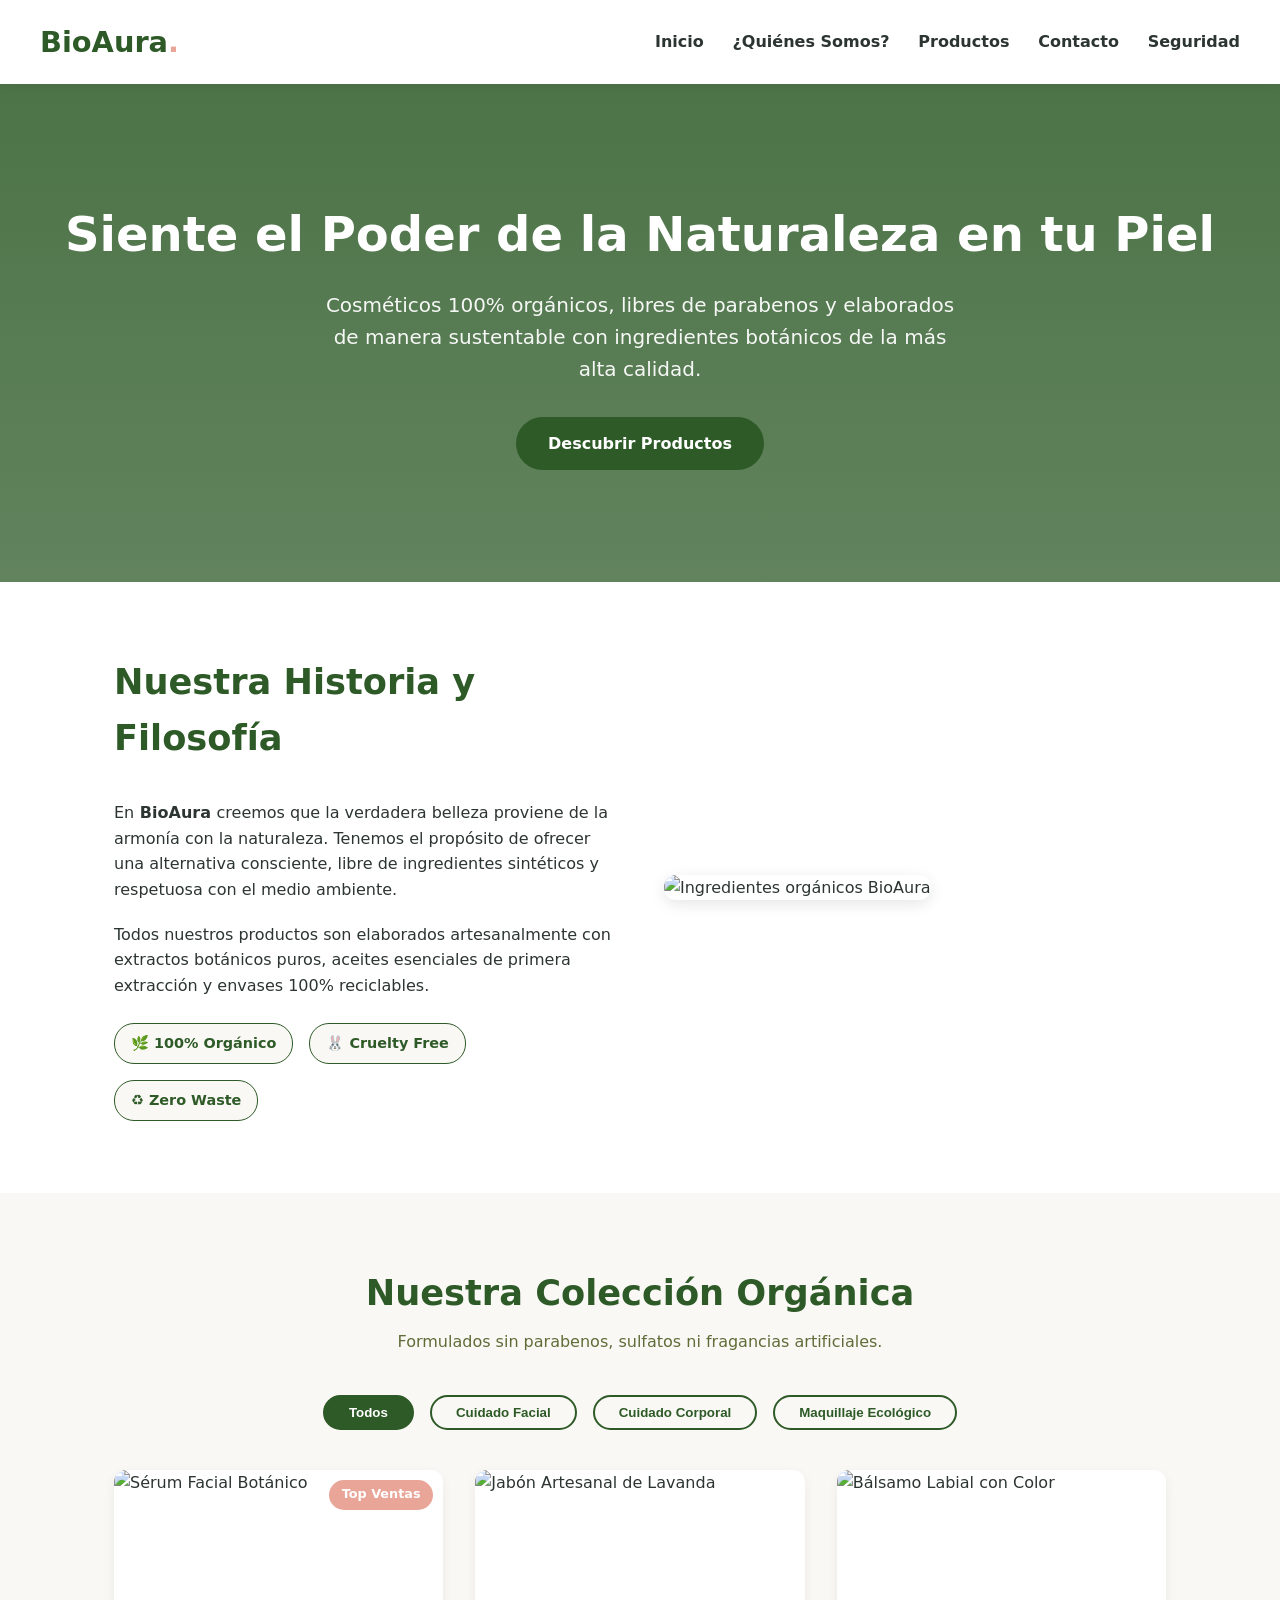
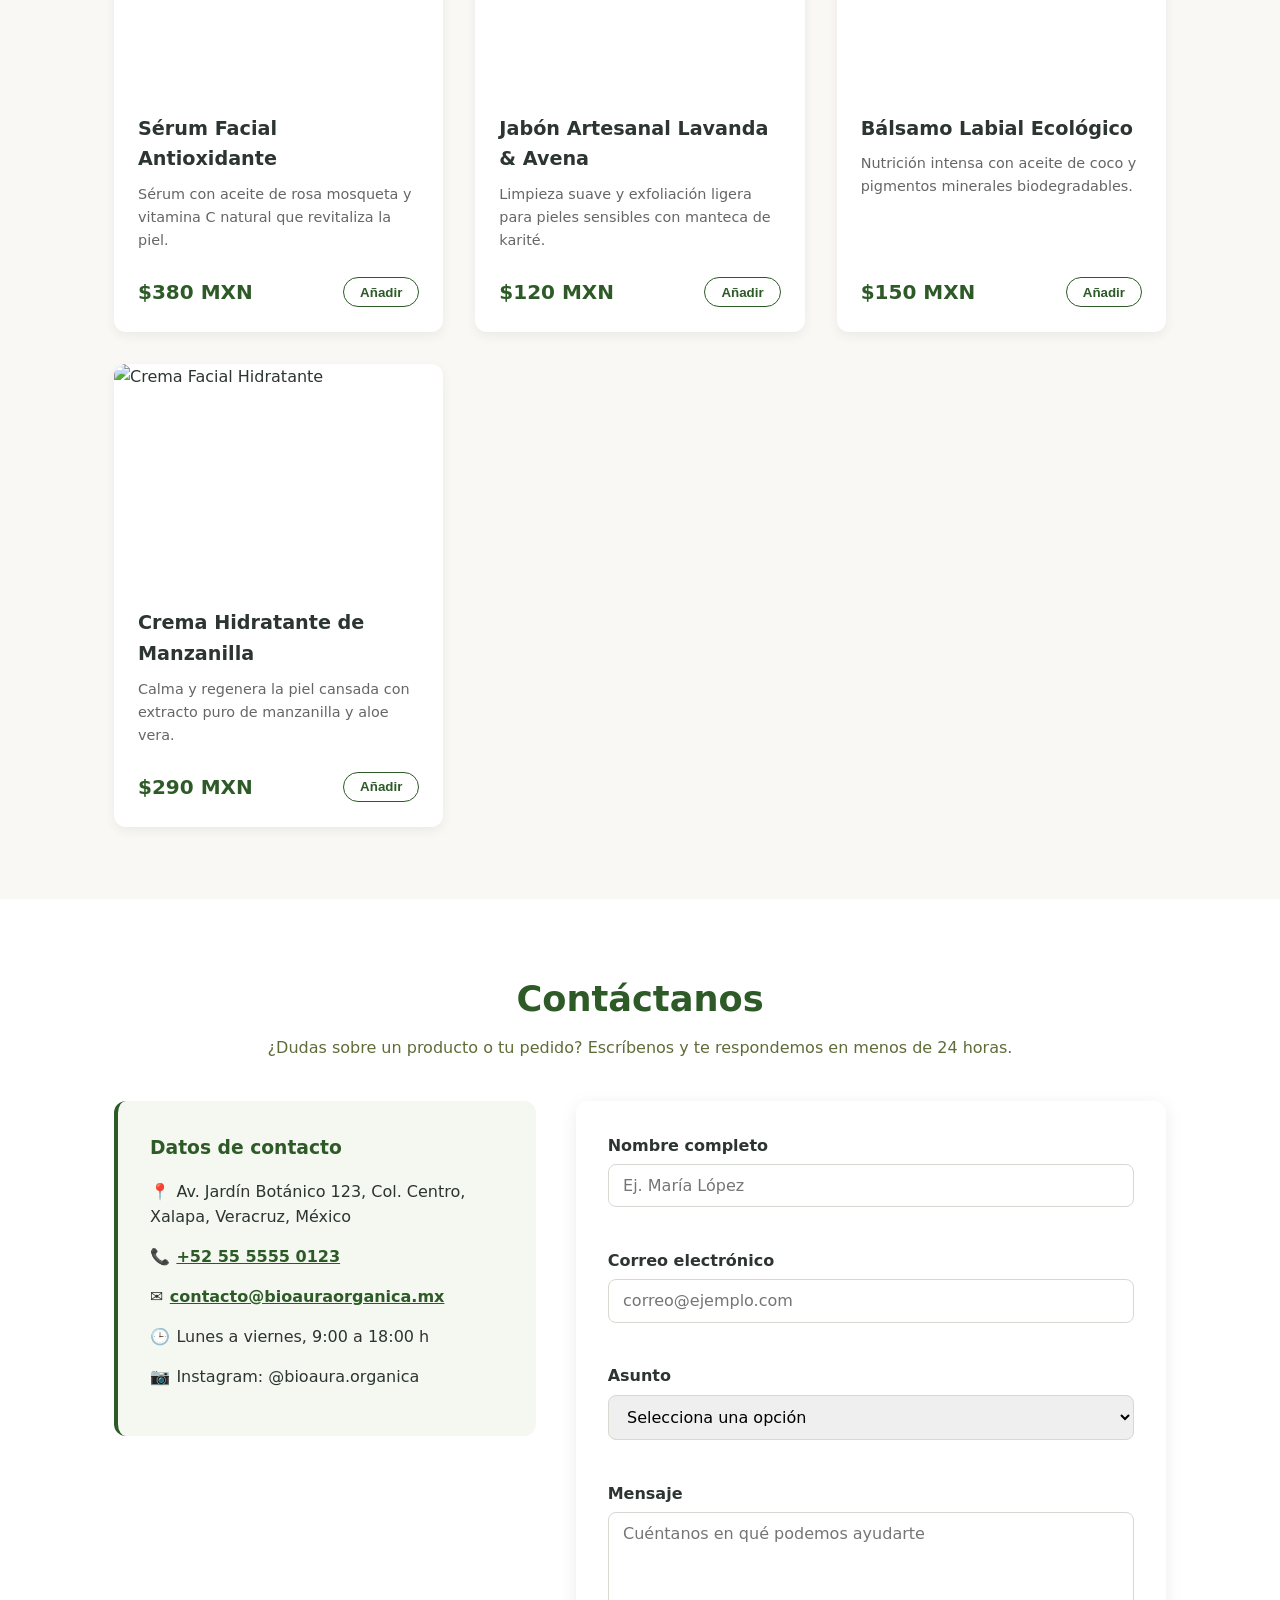
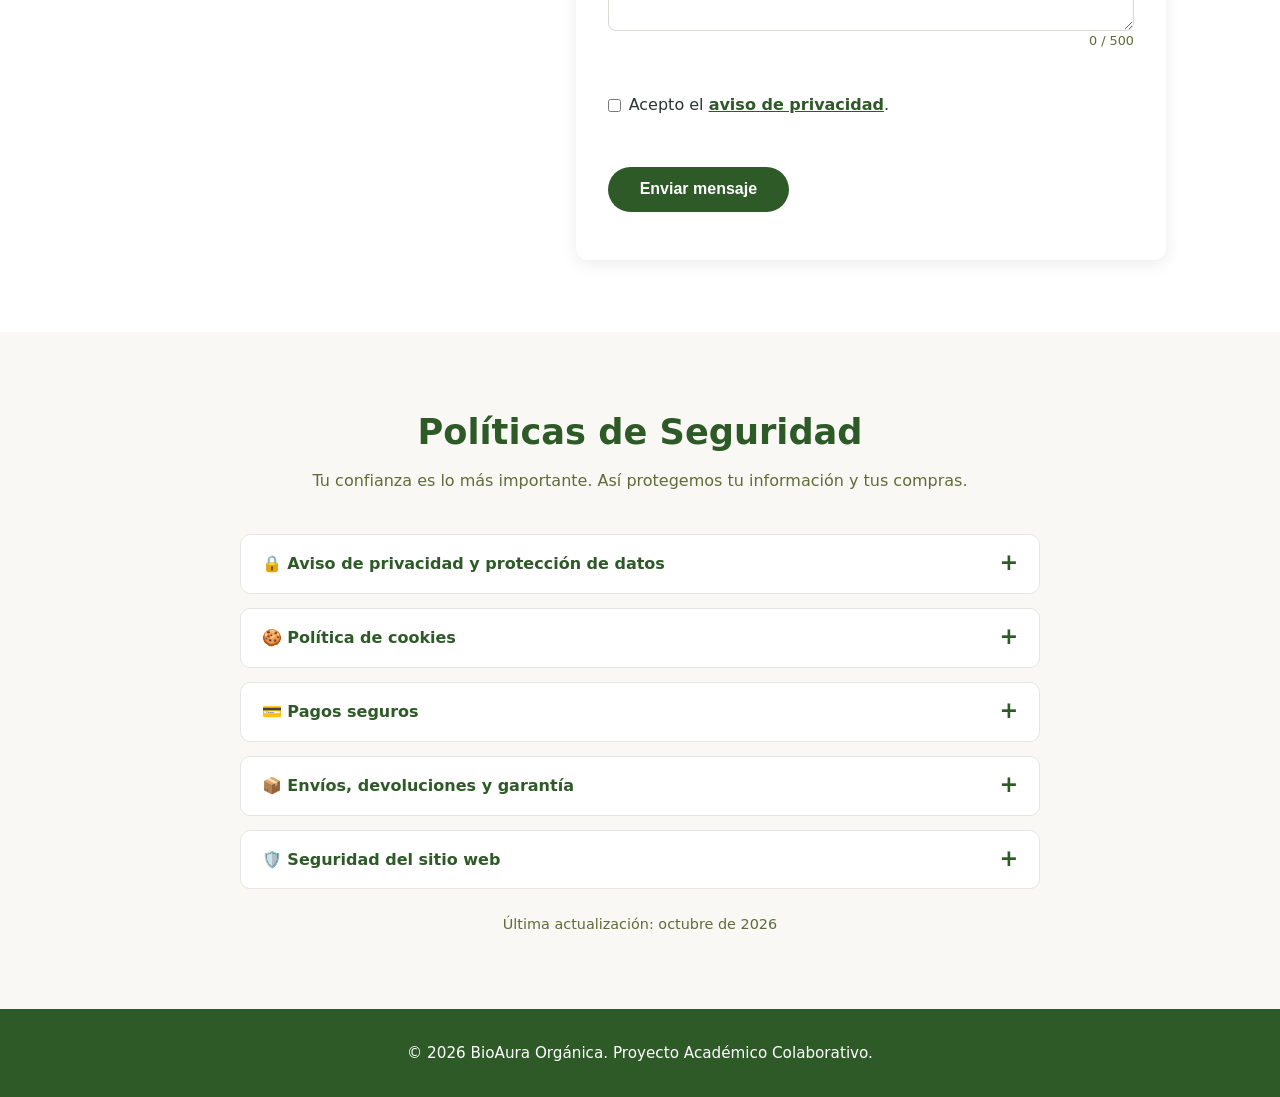
==== commit d04950d7: "Merge remote-tracking branch 'origin/develop' into feacture/politicas # Conflicts: #	index.html #	sc" ====
--- a/index.html
+++ b/index.html
@@ -1,210 +1,245 @@
 <!DOCTYPE html>
 <html lang="es">
-  <head>
-    <meta charset="UTF-8" />
-    <meta name="viewport" content="width=device-width, initial-scale=1.0" />
-    <title>BioAura Orgánica</title>
-    <meta
-      name="description"
-      content="BioAura Orgánica - contacto y políticas de seguridad"
-    />
-    <link rel="stylesheet" href="styles.css" />
-  </head>
-  <body>
-    <main class="page-shell">
-      <section class="hero">
-        <div class="container">
-          <p class="eyebrow">BioAura Orgánica</p>
-          <h1>Bienestar natural para tu día a día</h1>
-          <p class="hero-copy">
-            Productos orgánicos, con intención y cuidado para una vida más sana.
-          </p>
-        </div>
-      </section>
-
-      <section id="contacto" class="section">
-        <div class="container" id="contenedor-contacto">
-          <h2 class="section-title text-center">Contáctanos</h2>
-          <p class="section-subtitle text-center">
-            ¿Dudas sobre un producto o tu pedido? Escríbenos y te respondemos en
-            menos de 24 horas.
-          </p>
-
-          <div class="contact-grid">
-            <div class="contact-info">
-              <h3>Datos de contacto</h3>
-              <ul class="contact-list">
-                <li>
-                  <span class="contact-icon" aria-hidden="true">📍</span>
-                  Av. Jardín Botánico 123, Col. Centro, Xalapa, Veracruz, México
-                </li>
-                <li>
-                  <span class="contact-icon" aria-hidden="true">📞</span>
-                  <a href="tel:+525555550123">+52 55 5555 0123</a>
-                </li>
-                <li>
-                  <span class="contact-icon" aria-hidden="true">✉️</span>
-                  <a href="mailto:contacto@bioauraorganica.mx">contacto@bioauraorganica.mx</a>
-                </li>
-                <li>
-                  <span class="contact-icon" aria-hidden="true">🕒</span>
-                  Lunes a viernes, 9:00 a 18:00 h
-                </li>
-                <li>
-                  <span class="contact-icon" aria-hidden="true">📷</span>
-                  Instagram: @bioaura.organica
-                </li>
-              </ul>
-            </div>
-
-            <form id="contact-form" class="contact-form" novalidate>
-              <div class="form-group">
-                <label for="nombre">Nombre completo</label>
-                <input
-                  type="text"
-                  id="nombre"
-                  name="nombre"
-                  placeholder="Ej. María López"
-                  autocomplete="name"
-                />
-                <span class="error-msg" id="error-nombre" role="alert"></span>
-              </div>
-
-              <div class="form-group">
-                <label for="correo">Correo electrónico</label>
-                <input
-                  type="email"
-                  id="correo"
-                  name="correo"
-                  placeholder="correo@ejemplo.com"
-                  autocomplete="email"
-                />
-                <span class="error-msg" id="error-correo" role="alert"></span>
-              </div>
-
-              <div class="form-group">
-                <label for="asunto">Asunto</label>
-                <select id="asunto" name="asunto">
-                  <option value="">Selecciona una opción</option>
-                  <option value="producto">Información de un producto</option>
-                  <option value="pedido">Estado de mi pedido</option>
-                  <option value="devolucion">Devoluciones y cambios</option>
-                  <option value="otro">Otro</option>
-                </select>
-                <span class="error-msg" id="error-asunto" role="alert"></span>
-              </div>
-
-              <div class="form-group">
-                <label for="mensaje">Mensaje</label>
-                <textarea
-                  id="mensaje"
-                  name="mensaje"
-                  rows="5"
-                  maxlength="500"
-                  placeholder="Cuéntanos en qué podemos ayudarte"
-                ></textarea>
-                <small class="char-counter" id="char-counter">0 / 500</small>
-                <span class="error-msg" id="error-mensaje" role="alert"></span>
-              </div>
-
-              <div class="form-group form-check">
-                <input type="checkbox" id="privacidad" name="privacidad" />
-                <label for="privacidad">
-                  Acepto el <a href="#politicas">aviso de privacidad</a>.
-                </label>
-                <span class="error-msg" id="error-privacidad" role="alert"></span>
-              </div>
-
-              <button type="submit" class="btn-primary">Enviar mensaje</button>
-              <p class="form-status" id="form-status" role="status" aria-live="polite"></p>
-            </form>
-          </div>
-        </div>
-      </section>
-
-      <section id="politicas" class="section bg-light">
-        <div class="container" id="contenedor-politicas">
-          <h2 class="section-title text-center">Políticas de Seguridad</h2>
-          <p class="section-subtitle text-center">
-            Tu confianza es lo más importante. Así protegemos tu información y tus
-            compras.
-          </p>
-
-          <div class="policy-list">
-            <details class="policy-item">
-              <summary>🔒 Aviso de privacidad y protección de datos</summary>
-              <div class="policy-body">
-                <p>
-                  BioAura Orgánica recaba únicamente los datos necesarios (nombre,
-                  correo y mensaje) para atender tus solicitudes. No vendemos ni
-                  compartimos tu información con terceros sin tu consentimiento,
-                  conforme a la Ley Federal de Protección de Datos Personales en
-                  Posesión de los Particulares.
+<head>
+    <meta charset="UTF-8">
+    <meta name="viewport" content="width=device-width, initial-scale=1.0">
+    <title>BioAura Orgánica - Belleza Natural y Cuidado Ecológico</title>
+    <meta name="description" content="BioAura Orgánica - catálogo, contacto y políticas de seguridad">
+    <link rel="stylesheet" href="styles.css">
+</head>
+<body>
+
+    <header class="header">
+        <div class="logo">BioAura<span>.</span></div>
+        <nav class="nav" id="nav-menu">
+            <a href="#inicio" class="nav-link">Inicio</a>
+            <a href="#quienes-somos" class="nav-link">¿Quiénes Somos?</a>
+            <a href="#productos" class="nav-link">Productos</a>
+            <a href="#contacto" class="nav-link">Contacto</a>
+            <a href="#politicas" class="nav-link">Seguridad</a>
+        </nav>
+        <button class="menu-toggle" id="menu-toggle" aria-label="Abrir Menú">&#9776;</button>
+    </header>
+
+    <main>
+        <section id="inicio" class="hero">
+            <div class="hero-content">
+                <h1>Siente el Poder de la Naturaleza en tu Piel</h1>
+                <p>Cosméticos 100% orgánicos, libres de parabenos y elaborados de manera sustentable con ingredientes botánicos de la más alta calidad.</p>
+                <a href="#productos" class="btn-primary">Descubrir Productos</a>
+            </div>
+        </section>
+
+        <section id="quienes-somos" class="section">
+            <div class="container" id="contenedor-quienes-somos">
+                <div class="about-grid">
+                    <div class="about-text">
+                        <h2 class="section-title">Nuestra Historia y Filosofía</h2>
+                        <br>
+                        <p>En<strong> BioAura </strong>creemos que la verdadera belleza proviene de la armonía con la naturaleza. Tenemos el propósito de ofrecer una alternativa consciente, libre de ingredientes sintéticos y respetuosa con el medio ambiente.</p>
+                        <p>Todos nuestros productos son elaborados artesanalmente con extractos botánicos puros, aceites esenciales de primera extracción y envases 100% reciclables.</p>
+                        <div class="about-badges">
+                            <span class="badge">🌿 100% Orgánico</span>
+                            <span class="badge">🐰 Cruelty Free</span>
+                            <span class="badge">♻️ Zero Waste</span>
+                        </div>
+                    </div>
+                    <div class="about-image">
+                        <img src="https://images.unsplash.com/photo-1540555700478-4be289fbecef?auto=format&fit=crop&w=600&q=80" alt="Ingredientes orgánicos BioAura" class="img-responsive">
+                    </div>
+                </div>
+            </div>
+        </section>
+
+        <section id="productos" class="section bg-light">
+            <div class="container" id="contenedor-productos">
+                <h2 class="section-title text-center">Nuestra Colección Orgánica</h2>
+                <p class="section-subtitle text-center">Formulados sin parabenos, sulfatos ni fragancias artificiales.</p>
+
+                <div class="filter-buttons">
+                    <button class="btn-filter active" data-category="todos">Todos</button>
+                    <button class="btn-filter" data-category="facial">Cuidado Facial</button>
+                    <button class="btn-filter" data-category="corporal">Cuidado Corporal</button>
+                    <button class="btn-filter" data-category="maquillaje">Maquillaje Ecológico</button>
+                </div>
+
+                <div class="products-grid">
+                    <article class="product-card" data-category="facial">
+                        <div class="product-img">
+                            <img src="https://valchini.com/cdn/shop/files/suero-facial-antioxidante-fotosintesis-30ml-3212337.jpg?v=1778157127&width=1920" alt="Sérum Facial Botánico">
+                            <span class="tag">Top Ventas</span>
+                        </div>
+                        <div class="product-info">
+                            <h3>Sérum Facial Antioxidante</h3>
+                            <p>Sérum con aceite de rosa mosqueta y vitamina C natural que revitaliza la piel.</p>
+                            <div class="product-bottom">
+                                <span class="price">$380 MXN</span>
+                                <button class="btn-secondary btn-buy" data-name="Sérum Facial Antioxidante">Añadir</button>
+                            </div>
+                        </div>
+                    </article>
+
+                    <article class="product-card" data-category="corporal">
+                        <div class="product-img">
+                            <img src="https://botanicus.com.mx/cdn/shop/files/jabon-artesanal-lavanda-avena-calm-bar-5.jpg?v=1786976281&width=1000" alt="Jabón Artesanal de Lavanda">
+                        </div>
+                        <div class="product-info">
+                            <h3>Jabón Artesanal Lavanda & Avena</h3>
+                            <p>Limpieza suave y exfoliación ligera para pieles sensibles con manteca de karité.</p>
+                            <div class="product-bottom">
+                                <span class="price">$120 MXN</span>
+                                <button class="btn-secondary btn-buy" data-name="Jabón Artesanal Lavanda & Avena">Añadir</button>
+                            </div>
+                        </div>
+                    </article>
+
+                    <article class="product-card" data-category="maquillaje">
+                        <div class="product-img">
+                            <img src="https://images.unsplash.com/photo-1586495777744-4413f21062fa?auto=format&fit=crop&w=500&q=80" alt="Bálsamo Labial con Color">
+                        </div>
+                        <div class="product-info">
+                            <h3>Bálsamo Labial Ecológico</h3>
+                            <p>Nutrición intensa con aceite de coco y pigmentos minerales biodegradables.</p>
+                            <div class="product-bottom">
+                                <span class="price">$150 MXN</span>
+                                <button class="btn-secondary btn-buy" data-name="Bálsamo Labial Ecológico">Añadir</button>
+                            </div>
+                        </div>
+                    </article>
+
+                    <article class="product-card" data-category="facial">
+                        <div class="product-img">
+                            <img src="https://images.unsplash.com/photo-1556228720-195a672e8a03?auto=format&fit=crop&w=500&q=80" alt="Crema Facial Hidratante">
+                        </div>
+                        <div class="product-info">
+                            <h3>Crema Hidratante de Manzanilla</h3>
+                            <p>Calma y regenera la piel cansada con extracto puro de manzanilla y aloe vera.</p>
+                            <div class="product-bottom">
+                                <span class="price">$290 MXN</span>
+                                <button class="btn-secondary btn-buy" data-name="Crema Hidratante de Manzanilla">Añadir</button>
+                            </div>
+                        </div>
+                    </article>
+                </div>
+            </div>
+        </section>
+
+        <section id="contacto" class="section">
+            <div class="container" id="contenedor-contacto">
+                <h2 class="section-title text-center">Contáctanos</h2>
+                <p class="section-subtitle text-center">
+                    ¿Dudas sobre un producto o tu pedido? Escríbenos y te respondemos en menos de 24 horas.
                 </p>
-                <p>
-                  Puedes ejercer tus derechos de acceso, rectificación,
-                  cancelación y oposición (ARCO) escribiendo a
-                  <strong>privacidad@bioauraorganica.mx</strong>.
-                </p>
-              </div>
-            </details>
-
-            <details class="policy-item">
-              <summary>🍪 Política de cookies</summary>
-              <div class="policy-body">
-                <p>
-                  Usamos cookies técnicas para que el sitio funcione correctamente y
-                  cookies analíticas para entender cómo se usa la página y mejorarla.
-                  Puedes desactivarlas desde la configuración de tu navegador sin
-                  afectar la navegación básica.
-                </p>
-              </div>
-            </details>
-
-            <details class="policy-item">
-              <summary>💳 Pagos seguros</summary>
-              <div class="policy-body">
-                <p>
-                  Las transacciones se procesan mediante conexiones cifradas (HTTPS/TLS)
-                  a través de pasarelas de pago certificadas. BioAura no almacena los
-                  datos de tu tarjeta en sus servidores.
-                </p>
-              </div>
-            </details>
-
-            <details class="policy-item">
-              <summary>📦 Envíos, devoluciones y garantía</summary>
-              <div class="policy-body">
-                <p>
-                  Los pedidos se envían en un plazo de 2 a 5 días hábiles. Si el
-                  producto llega dañado o no es lo que pediste, puedes solicitar cambio o
-                  reembolso dentro de los 10 días posteriores a la entrega, con el
-                  producto sin abrir (salvo defecto de fábrica).
-                </p>
-              </div>
-            </details>
-
-            <details class="policy-item">
-              <summary>🛡️ Seguridad del sitio web</summary>
-              <div class="policy-body">
-                <p>
-                  Validamos la información que ingresas en los formularios y mantenemos el
-                  sitio sobre HTTPS. Te recomendamos no compartir tus datos personales por
-                  canales distintos a los oficiales indicados en la sección de contacto.
-                </p>
-              </div>
-            </details>
-          </div>
-
-          <p class="policy-update text-center">Última actualización: octubre de 2026</p>
-        </div>
-      </section>
+
+                <div class="contact-grid">
+                    <div class="contact-info">
+                        <h3>Datos de contacto</h3>
+                        <ul class="contact-list">
+                            <li><span class="contact-icon" aria-hidden="true">📍</span>Av. Jardín Botánico 123, Col. Centro, Xalapa, Veracruz, México</li>
+                            <li><span class="contact-icon" aria-hidden="true">📞</span><a href="tel:+525555550123">+52 55 5555 0123</a></li>
+                            <li><span class="contact-icon" aria-hidden="true">✉️</span><a href="mailto:contacto@bioauraorganica.mx">contacto@bioauraorganica.mx</a></li>
+                            <li><span class="contact-icon" aria-hidden="true">🕒</span>Lunes a viernes, 9:00 a 18:00 h</li>
+                            <li><span class="contact-icon" aria-hidden="true">📷</span>Instagram: @bioaura.organica</li>
+                        </ul>
+                    </div>
+
+                    <form id="contact-form" class="contact-form" novalidate>
+                        <div class="form-group">
+                            <label for="nombre">Nombre completo</label>
+                            <input type="text" id="nombre" name="nombre" placeholder="Ej. María López" autocomplete="name">
+                            <span class="error-msg" id="error-nombre" role="alert"></span>
+                        </div>
+
+                        <div class="form-group">
+                            <label for="correo">Correo electrónico</label>
+                            <input type="email" id="correo" name="correo" placeholder="correo@ejemplo.com" autocomplete="email">
+                            <span class="error-msg" id="error-correo" role="alert"></span>
+                        </div>
+
+                        <div class="form-group">
+                            <label for="asunto">Asunto</label>
+                            <select id="asunto" name="asunto">
+                                <option value="">Selecciona una opción</option>
+                                <option value="producto">Información de un producto</option>
+                                <option value="pedido">Estado de mi pedido</option>
+                                <option value="devolucion">Devoluciones y cambios</option>
+                                <option value="otro">Otro</option>
+                            </select>
+                            <span class="error-msg" id="error-asunto" role="alert"></span>
+                        </div>
+
+                        <div class="form-group">
+                            <label for="mensaje">Mensaje</label>
+                            <textarea id="mensaje" name="mensaje" rows="5" maxlength="500" placeholder="Cuéntanos en qué podemos ayudarte"></textarea>
+                            <small class="char-counter" id="char-counter">0 / 500</small>
+                            <span class="error-msg" id="error-mensaje" role="alert"></span>
+                        </div>
+
+                        <div class="form-group form-check">
+                            <input type="checkbox" id="privacidad" name="privacidad">
+                            <label for="privacidad">Acepto el <a href="#politicas">aviso de privacidad</a>.</label>
+                            <span class="error-msg" id="error-privacidad" role="alert"></span>
+                        </div>
+
+                        <button type="submit" class="btn-primary">Enviar mensaje</button>
+                        <p class="form-status" id="form-status" role="status" aria-live="polite"></p>
+                    </form>
+                </div>
+            </div>
+        </section>
+
+        <section id="politicas" class="section bg-light">
+            <div class="container" id="contenedor-politicas">
+                <h2 class="section-title text-center">Políticas de Seguridad</h2>
+                <p class="section-subtitle text-center">Tu confianza es lo más importante. Así protegemos tu información y tus compras.</p>
+
+                <div class="policy-list">
+                    <details class="policy-item">
+                        <summary>🔒 Aviso de privacidad y protección de datos</summary>
+                        <div class="policy-body">
+                            <p>BioAura Orgánica recaba únicamente los datos necesarios (nombre, correo y mensaje) para atender tus solicitudes. No vendemos ni compartimos tu información con terceros sin tu consentimiento, conforme a la Ley Federal de Protección de Datos Personales en Posesión de los Particulares.</p>
+                            <p>Puedes ejercer tus derechos de acceso, rectificación, cancelación y oposición (ARCO) escribiendo a <strong>privacidad@bioauraorganica.mx</strong>.</p>
+                        </div>
+                    </details>
+
+                    <details class="policy-item">
+                        <summary>🍪 Política de cookies</summary>
+                        <div class="policy-body">
+                            <p>Usamos cookies técnicas para que el sitio funcione correctamente y cookies analíticas para entender cómo se usa la página y mejorarla. Puedes desactivarlas desde la configuración de tu navegador sin afectar la navegación básica.</p>
+                        </div>
+                    </details>
+
+                    <details class="policy-item">
+                        <summary>💳 Pagos seguros</summary>
+                        <div class="policy-body">
+                            <p>Las transacciones se procesan mediante conexiones cifradas (HTTPS/TLS) a través de pasarelas de pago certificadas. BioAura no almacena los datos de tu tarjeta en sus servidores.</p>
+                        </div>
+                    </details>
+
+                    <details class="policy-item">
+                        <summary>📦 Envíos, devoluciones y garantía</summary>
+                        <div class="policy-body">
+                            <p>Los pedidos se envían en un plazo de 2 a 5 días hábiles. Si el producto llega dañado o no es lo que pediste, puedes solicitar cambio o reembolso dentro de los 10 días posteriores a la entrega, con el producto sin abrir (salvo defecto de fábrica).</p>
+                        </div>
+                    </details>
+
+                    <details class="policy-item">
+                        <summary>🛡️ Seguridad del sitio web</summary>
+                        <div class="policy-body">
+                            <p>Validamos la información que ingresas en los formularios y mantenemos el sitio sobre HTTPS. Te recomendamos no compartir tus datos personales por canales distintos a los oficiales indicados en la sección de contacto.</p>
+                        </div>
+                    </details>
+                </div>
+
+                <p class="policy-update text-center">Última actualización: octubre de 2026</p>
+            </div>
+        </section>
     </main>
 
     <footer class="footer">
-      <p>&copy; 2026 BioAura Orgánica. Proyecto Académico Colaborativo.</p>
+        <p>&copy; 2026 BioAura Orgánica. Proyecto Académico Colaborativo.</p>
     </footer>
 
     <script src="script.js"></script>
-  </body>
+</body>
 </html>
--- a/styles.css
+++ b/styles.css
@@ -1,321 +1,540 @@
+/* --- Variables e Identidad Visual (Paleta Botánica) --- */
+html{
+    scroll-behavior: smooth;
+}
+
 :root {
-  --primary-color: #2d5a27;
-  --primary-dark: #1f3d1a;
-  --bg-light: #f4f8f1;
-  --success-color: #2e7d32;
-  --error-color: #b42318;
-  --dark-text: #1d2a1d;
-  --gray-text: #5d685c;
-  --white: #ffffff;
-  --font-main: "Segoe UI", Tahoma, Geneva, Verdana, sans-serif;
+    --primary-color: #2d5a27;
+    --primary-hover: #1e3d1a;
+    --secondary-color: #e8a598;
+    --bg-light: #faf8f5;
+    --dark-text: #2c3531;
+    --gray-text: #606c38;
+    --success-color: #2a9d8f;
+    --error-color: #e63946;
+    --font-main: 'Segoe UI', system-ui, -apple-system, sans-serif;
 }
 
 * {
-  box-sizing: border-box;
-}
-
-html {
-  scroll-behavior: smooth;
+    box-sizing: border-box;
+    margin: 0;
+    padding: 0;
 }
 
 body {
-  margin: 0;
-  font-family: var(--font-main);
-  background: linear-gradient(180deg, #f9fbf6 0%, #eef7ea 100%);
-  color: var(--dark-text);
-  line-height: 1.6;
-}
-
-img {
-  max-width: 100%;
-  display: block;
+    font-family: var(--font-main);
+    line-height: 1.6;
+    color: var(--dark-text);
+    background-color: #ffffff;
 }
 
 .container {
-  width: min(1100px, calc(100% - 2rem));
-  margin: 0 auto;
-}
-
-.page-shell {
-  min-height: calc(100vh - 90px);
-}
-
+    max-width: 1100px;
+    margin: 0 auto;
+    padding: 0 1.5rem;
+}
+
+.section {
+    padding: 4.5rem 1rem;
+}
+
+.bg-light {
+    background-color: var(--bg-light);
+}
+
+/* --- Encabezado y Navegación --- */
+.header {
+    display: flex;
+    justify-content: space-between;
+    align-items: center;
+    padding: 1.2rem 2.5rem;
+    background-color: #ffffff;
+    box-shadow: 0 2px 10px rgba(0,0,0,0.05);
+    position: sticky;
+    top: 0;
+    z-index: 1000;
+}
+
+.logo {
+    font-size: 1.8rem;
+    font-weight: 700;
+    color: var(--primary-color);
+}
+
+.logo span {
+    color: var(--secondary-color);
+}
+
+.nav {
+    display: flex;
+    gap: 1.8rem;
+}
+
+.nav-link {
+    text-decoration: none;
+    color: var(--dark-text);
+    font-weight: 600;
+    transition: color 0.3s;
+}
+
+.nav-link:hover {
+    color: var(--primary-color);
+}
+
+.menu-toggle {
+    display: none;
+    background: none;
+    border: none;
+    font-size: 1.8rem;
+    color: var(--primary-color);
+    cursor: pointer;
+}
+
+/* --- Hero Section --- */
 .hero {
-  background: linear-gradient(135deg, #eaf6e6 0%, #d8eed0 100%);
-  padding: 4rem 0 2.5rem;
-}
-
-.eyebrow {
-  margin: 0 0 0.5rem;
-  text-transform: uppercase;
-  letter-spacing: 0.14em;
-  font-weight: 700;
-  font-size: 0.72rem;
-  color: var(--primary-color);
+    background: linear-gradient(rgba(45, 90, 39, 0.85), rgba(45, 90, 39, 0.75)), 
+                url('https://images.unsplash.com/photo-1556228720-195a672e8a03?auto=format&fit=crop&w=1200&q=80') center/cover no-repeat;
+    color: white;
+    text-align: center;
+    padding: 7rem 1.5rem;
 }
 
 .hero h1 {
-  margin: 0;
-  font-size: clamp(2.2rem, 4vw, 4rem);
-  line-height: 1.1;
-  color: var(--primary-dark);
-}
-
-.hero-copy {
-  margin-top: 1rem;
-  max-width: 640px;
-  font-size: 1.1rem;
-  color: var(--gray-text);
-}
-
-.section {
-  padding: 4rem 0;
-}
-
-.bg-light {
-  background-color: rgba(255, 255, 255, 0.5);
-}
-
+    font-size: 3rem;
+    margin-bottom: 1rem;
+}
+
+.hero p {
+    font-size: 1.25rem;
+    max-width: 650px;
+    margin: 0 auto 2rem auto;
+    opacity: 0.95;
+}
+
+.btn-primary {
+    display: inline-block;
+    background-color: var(--primary-color);
+    color: white;
+    padding: 0.85rem 2rem;
+    border: none;
+    border-radius: 30px;
+    font-size: 1rem;
+    font-weight: 600;
+    cursor: pointer;
+    text-decoration: none;
+    transition: background 0.3s, transform 0.2s;
+}
+
+.btn-primary:hover {
+    background-color: var(--primary-hover);
+    transform: translateY(-2px);
+}
+
+.footer {
+    background-color: var(--primary-color);
+    color: white;
+    text-align: center;
+    padding: 2rem 1rem;
+    font-size: 0.95rem;
+}
+
+/* --- Adaptabilidad Responsive --- */
+@media (max-width: 768px) {
+    .menu-toggle {
+        display: block;
+    }
+
+    .nav {
+        display: none;
+        flex-direction: column;
+        position: absolute;
+        top: 100%;
+        left: 0;
+        width: 100%;
+        background-color: white;
+        padding: 1.5rem 0;
+        box-shadow: 0 4px 10px rgba(0,0,0,0.1);
+        text-align: center;
+    }
+
+    .nav.active {
+        display: flex;
+    }
+
+    .hero h1 {
+        font-size: 2.2rem;
+    }
+}
+
+/* --- Sección de Productos --- */
+
+/* --- Títulos Generales --- */
 .section-title {
-  margin: 0;
-  color: var(--primary-dark);
-  font-size: clamp(2rem, 3vw, 2.5rem);
+    font-size: 2.2rem;
+    color: var(--primary-color);
+    margin-bottom: 0.5rem;
 }
 
 .section-subtitle {
-  margin: 0.8rem auto 0;
-  max-width: 700px;
-  color: var(--gray-text);
-  font-size: 1.05rem;
+    color: var(--gray-text);
+    margin-bottom: 2.5rem;
 }
 
 .text-center {
-  text-align: center;
-}
-
+    text-align: center;
+}
+
+/* --- Sección ¿Quiénes Somos? --- */
+.about-grid {
+    display: grid;
+    grid-template-columns: 1fr 1fr;
+    gap: 3rem;
+    align-items: center;
+}
+
+.about-text p {
+    margin-bottom: 1.2rem;
+    color: var(--dark-text);
+}
+
+.about-badges {
+    display: flex;
+    gap: 1rem;
+    flex-wrap: wrap;
+    margin-top: 1.5rem;
+}
+
+.badge {
+    background-color: var(--bg-light);
+    color: var(--primary-color);
+    padding: 0.5rem 1rem;
+    border-radius: 20px;
+    font-size: 0.9rem;
+    font-weight: 600;
+    border: 1px solid var(--primary-color);
+}
+
+.img-responsive {
+    width: 100%;
+    border-radius: 12px;
+    box-shadow: 0 4px 15px rgba(0,0,0,0.1);
+}
+
+/* --- Sección Productos --- */
+.filter-buttons {
+    display: flex;
+    justify-content: center;
+    gap: 1rem;
+    margin-bottom: 2.5rem;
+    flex-wrap: wrap;
+}
+
+.btn-filter {
+    background-color: transparent;
+    border: 2px solid var(--primary-color);
+    color: var(--primary-color);
+    padding: 0.5rem 1.5rem;
+    border-radius: 25px;
+    font-weight: 600;
+    cursor: pointer;
+    transition: all 0.3s;
+}
+
+.btn-filter.active, .btn-filter:hover {
+    background-color: var(--primary-color);
+    color: white;
+}
+
+.products-grid {
+    display: grid;
+    grid-template-columns: repeat(auto-fit, minmax(240px, 1fr));
+    gap: 2rem;
+}
+
+.product-card {
+    background-color: white;
+    border-radius: 12px;
+    overflow: hidden;
+    box-shadow: 0 4px 12px rgba(0,0,0,0.06);
+    transition: transform 0.3s, box-shadow 0.3s;
+    display: flex;
+    flex-direction: column;
+}
+
+.product-card:hover {
+    transform: translateY(-5px);
+    box-shadow: 0 8px 20px rgba(0,0,0,0.12);
+}
+
+.product-img {
+    position: relative;
+    height: 220px;
+}
+
+.product-img img {
+    width: 100%;
+    height: 100%;
+    object-fit: cover;
+}
+
+.product-img .tag {
+    position: absolute;
+    top: 10px;
+    right: 10px;
+    background-color: var(--secondary-color);
+    color: white;
+    padding: 0.3rem 0.8rem;
+    border-radius: 15px;
+    font-size: 0.8rem;
+    font-weight: 700;
+}
+
+.product-info {
+    padding: 1.5rem;
+    display: flex;
+    flex-direction: column;
+    flex-grow: 1;
+}
+
+.product-info h3 {
+    font-size: 1.2rem;
+    margin-bottom: 0.5rem;
+    color: var(--dark-text);
+}
+
+.product-info p {
+    font-size: 0.9rem;
+    color: #666;
+    margin-bottom: 1.5rem;
+    flex-grow: 1;
+}
+
+.product-bottom {
+    display: flex;
+    justify-content: space-between;
+    align-items: center;
+}
+
+.price {
+    font-size: 1.25rem;
+    font-weight: 700;
+    color: var(--primary-color);
+}
+
+.btn-secondary {
+    background-color: transparent;
+    border: 1px solid var(--primary-color);
+    color: var(--primary-color);
+    padding: 0.4rem 1rem;
+    border-radius: 20px;
+    cursor: pointer;
+    font-weight: 600;
+    transition: background 0.3s, color 0.3s;
+}
+
+.btn-secondary:hover {
+    background-color: var(--primary-color);
+    color: white;
+}
+
+/* Adaptabilidad responsive */
+@media (max-width: 768px) {
+    .about-grid {
+        grid-template-columns: 1fr;
+    }
+}
+/* --- Sección Contacto --- */
 .contact-grid {
-  display: grid;
-  grid-template-columns: 1fr 1.4fr;
-  gap: 2.5rem;
-  margin-top: 2.5rem;
-  align-items: start;
+    display: grid;
+    grid-template-columns: 1fr 1.4fr;
+    gap: 2.5rem;
+    margin-top: 2.5rem;
+    align-items: start;
 }
 
 .contact-info {
-  background-color: var(--bg-light);
-  padding: 2rem;
-  border-radius: 12px;
-  border-left: 4px solid var(--primary-color);
+    background-color: #f4f8f1;
+    padding: 2rem;
+    border-radius: 12px;
+    border-left: 4px solid var(--primary-color);
 }
 
 .contact-info h3 {
-  color: var(--primary-color);
-  margin: 0 0 1rem;
+    color: var(--primary-color);
+    margin-bottom: 1rem;
 }
 
 .contact-list {
-  list-style: none;
-  margin: 0;
-  padding: 0;
+    list-style: none;
+    margin: 0;
+    padding: 0;
 }
 
 .contact-list li {
-  margin-bottom: 0.9rem;
-  color: var(--dark-text);
-}
-
-.contact-list a {
-  color: var(--primary-color);
-  text-decoration: none;
-  font-weight: 600;
-}
-
-.contact-list a:hover {
-  text-decoration: underline;
+    margin-bottom: 0.9rem;
+}
+
+.contact-list a,
+.form-check a {
+    color: var(--primary-color);
+    font-weight: 600;
 }
 
 .contact-icon {
-  margin-right: 0.4rem;
+    margin-right: 0.4rem;
 }
 
 .contact-form {
-  background-color: var(--white);
-  padding: 2rem;
-  border-radius: 12px;
-  box-shadow: 0 4px 18px rgba(0, 0, 0, 0.08);
+    background-color: #ffffff;
+    padding: 2rem;
+    border-radius: 12px;
+    box-shadow: 0 4px 18px rgba(0, 0, 0, 0.08);
 }
 
 .form-group {
-  margin-bottom: 1.2rem;
-  display: flex;
-  flex-direction: column;
+    margin-bottom: 1.2rem;
+    display: flex;
+    flex-direction: column;
 }
 
 .form-group label {
-  font-weight: 600;
-  margin-bottom: 0.35rem;
+    font-weight: 600;
+    margin-bottom: 0.35rem;
 }
 
 .form-group input[type="text"],
 .form-group input[type="email"],
 .form-group select,
 .form-group textarea {
-  padding: 0.7rem 0.9rem;
-  border: 1.5px solid #d4d9d2;
-  border-radius: 8px;
-  font-family: var(--font-main);
-  font-size: 1rem;
-  transition: border-color 0.3s, box-shadow 0.3s;
+    padding: 0.7rem 0.9rem;
+    border: 1.5px solid #d4d9d2;
+    border-radius: 8px;
+    font-family: var(--font-main);
+    font-size: 1rem;
+    transition: border-color 0.3s, box-shadow 0.3s;
 }
 
 .form-group input:focus,
 .form-group select:focus,
 .form-group textarea:focus {
-  outline: none;
-  border-color: var(--primary-color);
-  box-shadow: 0 0 0 3px rgba(45, 90, 39, 0.15);
+    outline: none;
+    border-color: var(--primary-color);
+    box-shadow: 0 0 0 3px rgba(45, 90, 39, 0.15);
 }
 
 .form-group textarea {
-  resize: vertical;
+    resize: vertical;
 }
 
 .form-group.has-error input,
 .form-group.has-error select,
 .form-group.has-error textarea {
-  border-color: var(--error-color);
+    border-color: var(--error-color);
 }
 
 .error-msg {
-  color: var(--error-color);
-  font-size: 0.85rem;
-  min-height: 1.1rem;
-  margin-top: 0.25rem;
+    color: var(--error-color);
+    font-size: 0.85rem;
+    min-height: 1.1rem;
+    margin-top: 0.25rem;
 }
 
 .char-counter {
-  align-self: flex-end;
-  color: var(--gray-text);
-  font-size: 0.8rem;
+    align-self: flex-end;
+    color: var(--gray-text);
+    font-size: 0.8rem;
 }
 
 .form-check {
-  flex-direction: row;
-  flex-wrap: wrap;
-  align-items: center;
-  gap: 0.5rem;
+    flex-direction: row;
+    flex-wrap: wrap;
+    align-items: center;
+    gap: 0.5rem;
 }
 
 .form-check label {
-  margin-bottom: 0;
-  font-weight: 400;
-}
-
-.form-check a {
-  color: var(--primary-color);
-  font-weight: 600;
+    margin-bottom: 0;
+    font-weight: 400;
 }
 
 .form-check .error-msg {
-  flex-basis: 100%;
-}
-
-.btn-primary {
-  border: none;
-  cursor: pointer;
-  font-size: 1rem;
-  background: var(--primary-color);
-  color: var(--white);
-  padding: 0.85rem 1.4rem;
-  border-radius: 999px;
-  font-weight: 700;
-  transition: transform 0.2s ease, opacity 0.2s ease;
-}
-
-.btn-primary:hover {
-  transform: translateY(-1px);
-  opacity: 0.97;
+    flex-basis: 100%;
 }
 
 .form-status {
-  margin-top: 1rem;
-  font-weight: 600;
+    margin-top: 1rem;
+    font-weight: 600;
 }
 
 .form-status.success {
-  color: var(--success-color);
+    color: var(--success-color);
 }
 
 .form-status.error {
-  color: var(--error-color);
-}
-
+    color: var(--error-color);
+}
+
+/* --- Sección Políticas --- */
 .policy-list {
-  max-width: 800px;
-  margin: 2.5rem auto 0;
+    max-width: 800px;
+    margin: 2.5rem auto 0;
 }
 
 .policy-item {
-  background-color: var(--white);
-  border: 1px solid #e3e7e1;
-  border-radius: 10px;
-  margin-bottom: 0.9rem;
-  overflow: hidden;
+    background-color: #ffffff;
+    border: 1px solid #e3e7e1;
+    border-radius: 10px;
+    margin-bottom: 0.9rem;
+    overflow: hidden;
 }
 
 .policy-item summary {
-  cursor: pointer;
-  padding: 1rem 1.3rem;
-  font-weight: 600;
-  color: var(--primary-color);
-  list-style: none;
-  position: relative;
+    cursor: pointer;
+    padding: 1rem 1.3rem;
+    font-weight: 600;
+    color: var(--primary-color);
+    list-style: none;
+    position: relative;
 }
 
 .policy-item summary::-webkit-details-marker {
-  display: none;
+    display: none;
 }
 
 .policy-item summary::after {
-  content: "+";
-  position: absolute;
-  right: 1.3rem;
-  font-size: 1.4rem;
-  line-height: 1;
+    content: "+";
+    position: absolute;
+    right: 1.3rem;
+    font-size: 1.4rem;
+    line-height: 1;
 }
 
 .policy-item[open] summary::after {
-  content: "−";
+    content: "−";
 }
 
 .policy-item summary:hover {
-  background-color: var(--bg-light);
+    background-color: #f4f8f1;
 }
 
 .policy-body {
-  padding: 0 1.3rem 1.2rem;
-  color: var(--dark-text);
+    padding: 0 1.3rem 1.2rem;
+    color: var(--dark-text);
 }
 
 .policy-body p {
-  margin-top: 0.7rem;
+    margin-top: 0.7rem;
 }
 
 .policy-update {
-  margin-top: 1.5rem;
-  color: var(--gray-text);
-  font-size: 0.9rem;
-}
-
-.footer {
-  text-align: center;
-  padding: 1.5rem 1rem 2rem;
-  color: var(--gray-text);
-  background: rgba(255, 255, 255, 0.3);
+    margin-top: 1.5rem;
+    color: var(--gray-text);
+    font-size: 0.9rem;
 }
 
 @media (max-width: 768px) {
-  .contact-grid {
-    grid-template-columns: 1fr;
-  }
-}
+    .contact-grid,
+    .about-grid {
+        grid-template-columns: 1fr;
+    }
+}
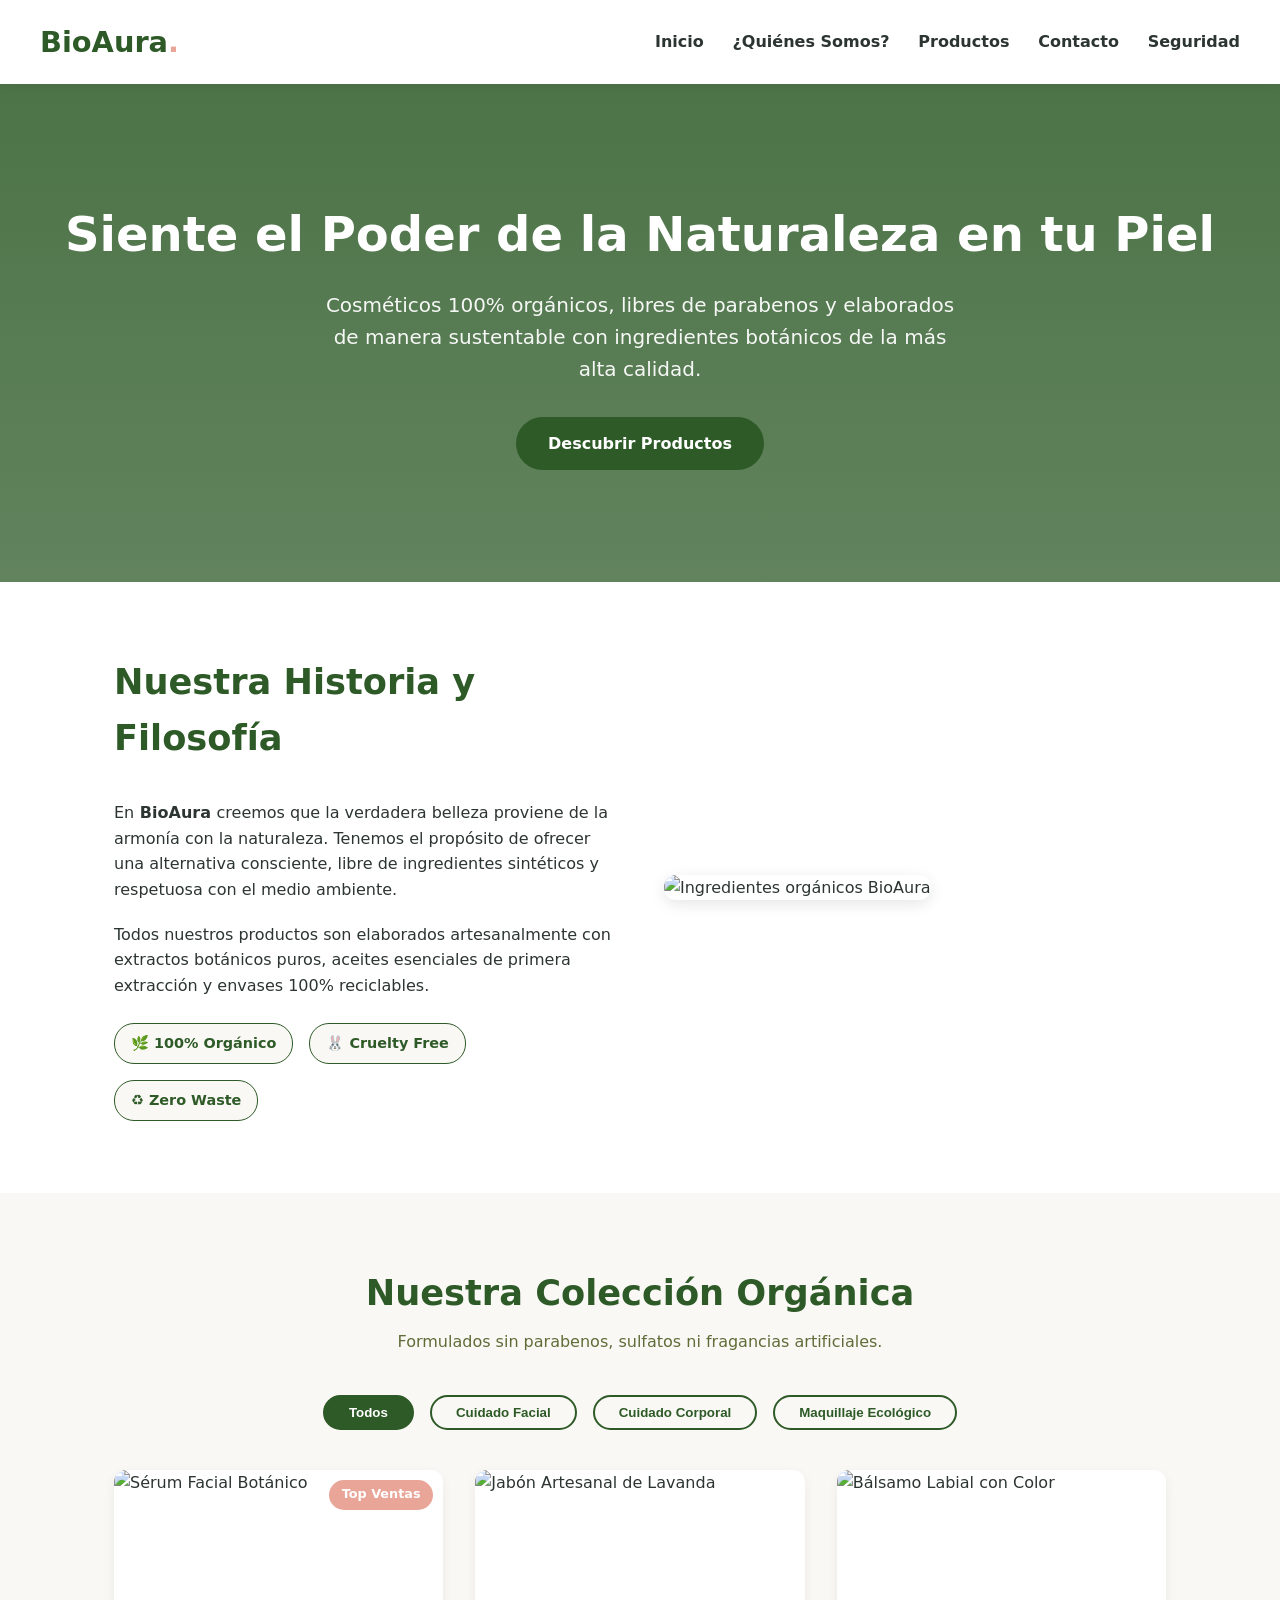
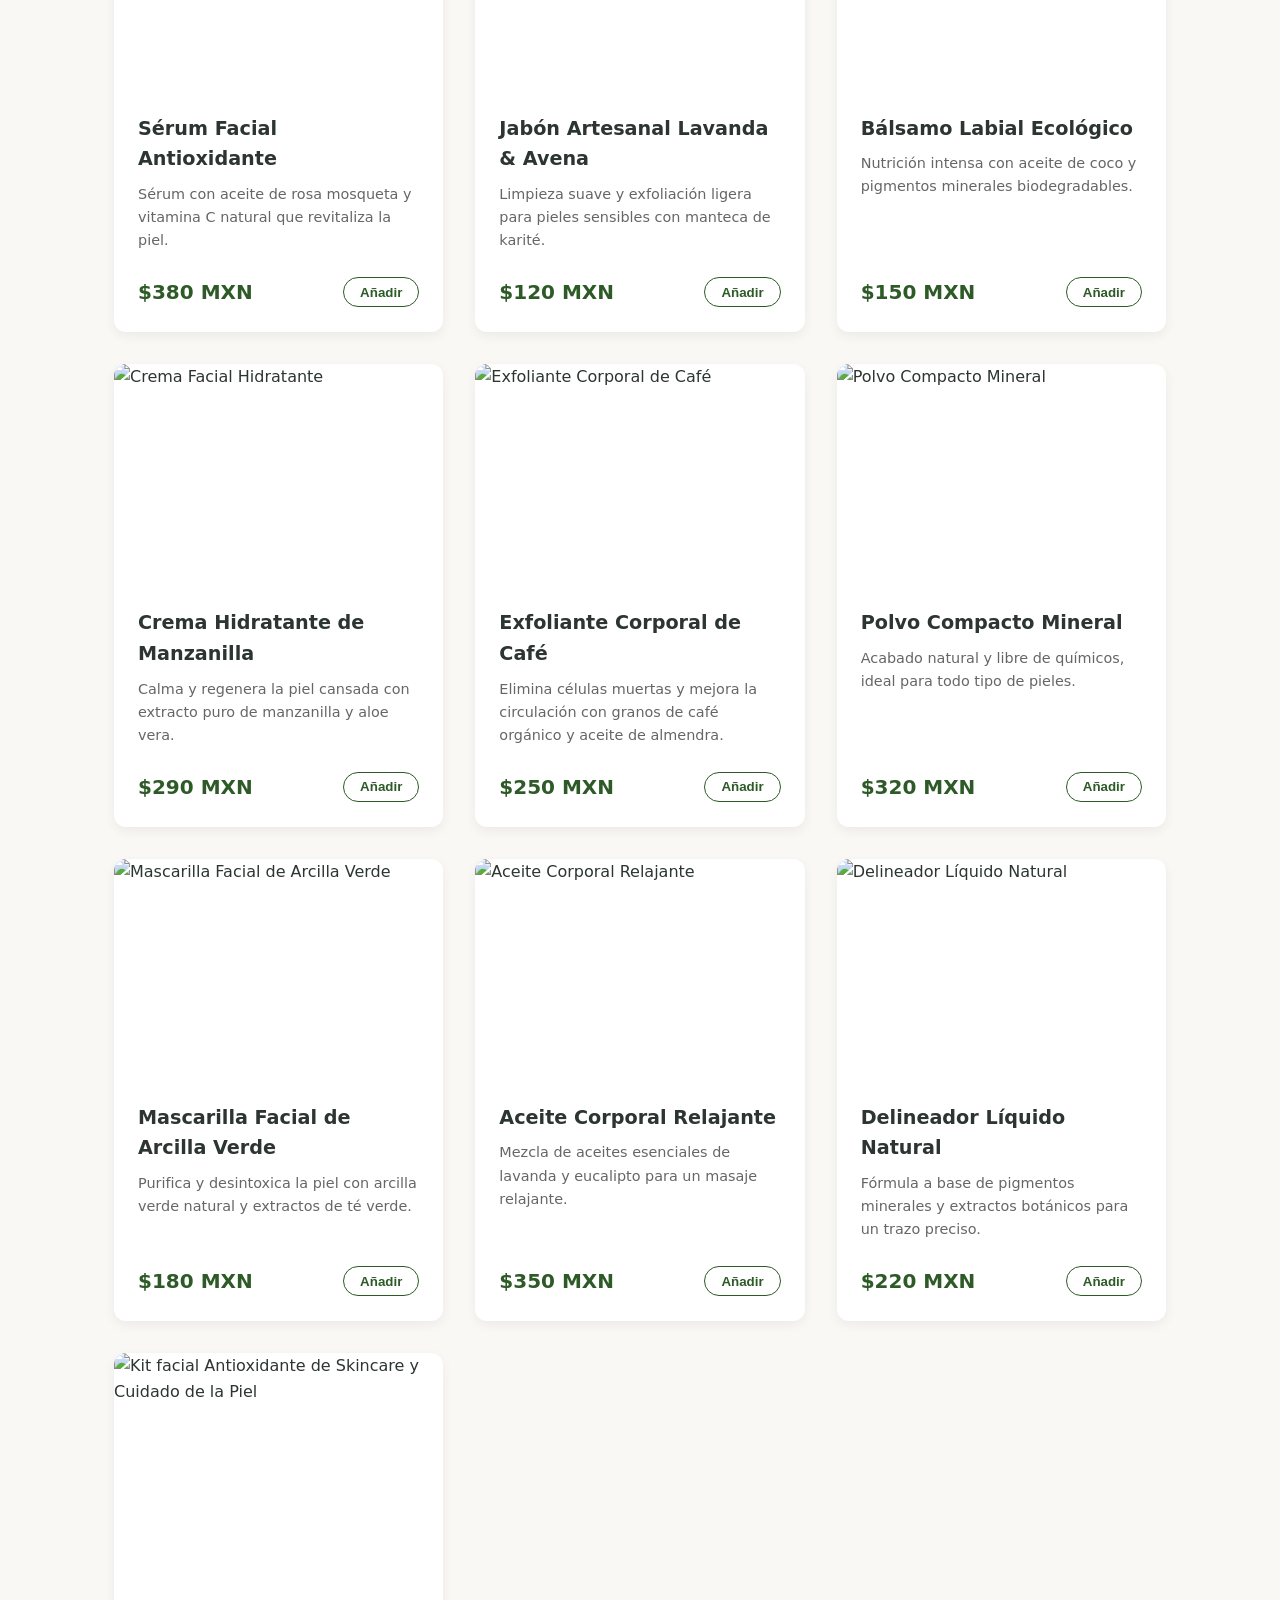
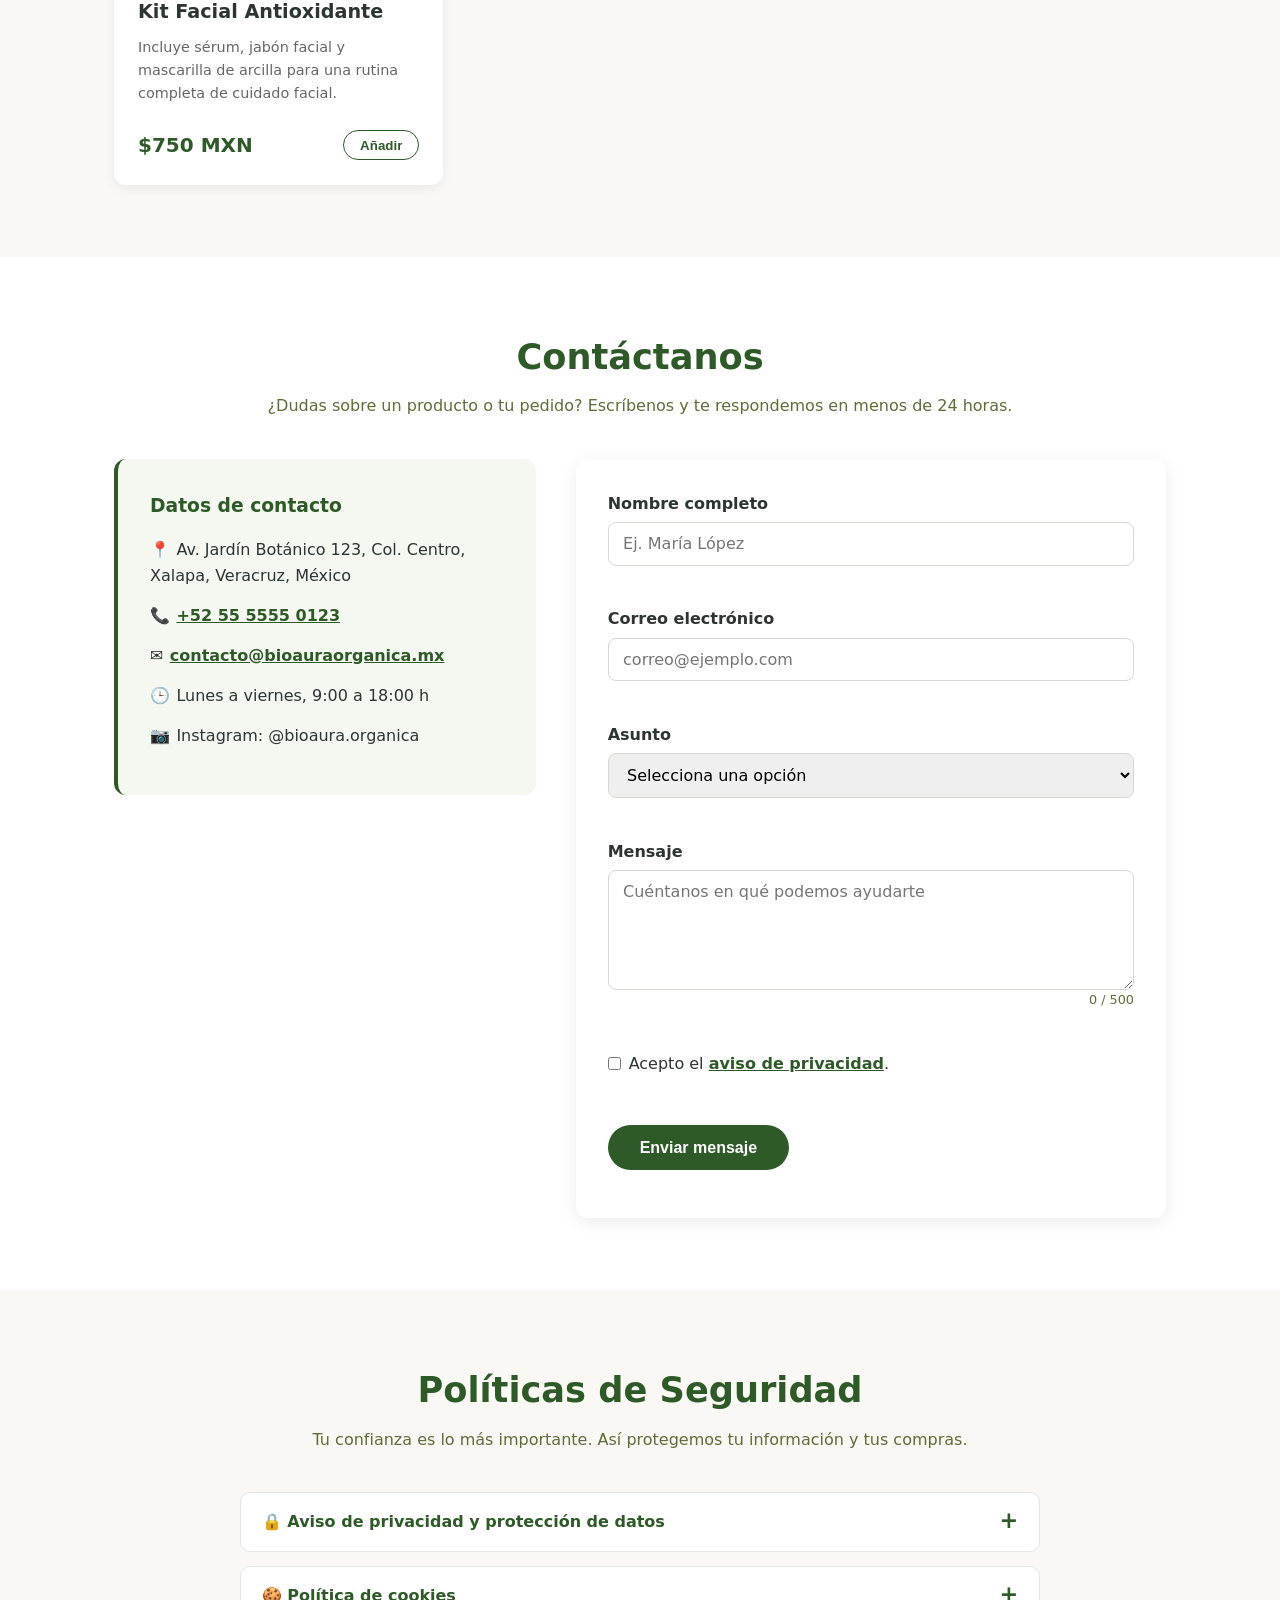
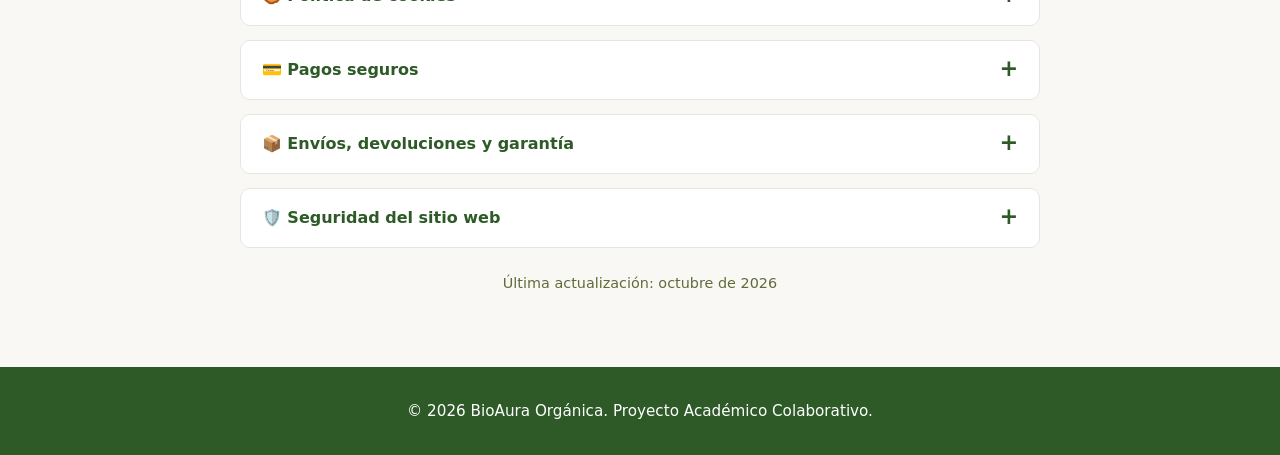
==== commit b197ba66: "Productos nuevos agregados" ====
--- a/index.html
+++ b/index.html
@@ -120,7 +120,90 @@
                             </div>
                         </div>
                     </article>
-                </div>
+
+                    <article class ="product-card" data-category="corporal">
+                        <div class="product-img">
+                            <img src="https://encrypted-tbn0.gstatic.com/images?q=tbn:ANd9GcRGenqgHyG82kcs2hqOY3j1IS3PVEsqxfJnTJq8rbe6DoPeirPF-Qc35hue&s=10" alt="Exfoliante Corporal de Café">
+                        </div>
+                        <div class="product-info">
+                            <h3>Exfoliante Corporal de Café</h3>
+                            <p>Elimina células muertas y mejora la circulación con granos de café orgánico y aceite de almendra.</p>
+                            <div class="product-bottom">
+                                <span class="price">$250 MXN</span>
+                                <button class="btn-secondary btn-buy" data-name="Exfoliante Corporal de Café">Añadir</button>
+                            </div>
+                        </div>
+                    </article>
+
+                    <article class="product-card" data-category="maquillaje">
+                        <div class="product-img">
+                            <img src="https://encrypted-tbn0.gstatic.com/images?q=tbn:ANd9GcQ0BJh0QpOKAgWvaEVBt3M4caxWuALPl1wsugVOVRzHBs93Vl0XKg7dvkM7&s=10" alt="Polvo Compacto Mineral">
+                        </div>
+                        <div class="product-info">
+                            <h3>Polvo Compacto Mineral</h3>
+                            <p>Acabado natural y libre de químicos, ideal para todo tipo de pieles.</p>
+                            <div class="product-bottom">
+                                <span class="price">$320 MXN</span>
+                                <button class="btn-secondary btn-buy" data-name="Polvo Compacto Mineral">Añadir</button>
+                            </div>
+                        </div>
+                    </article>
+
+                    <article class="product-card" data-category="facial">
+                        <div class="product-img">
+                            <img src="https://encrypted-tbn0.gstatic.com/images?q=tbn:ANd9GcRiRmzc0pVG7G7ZNvQv0eQRyGXjiu1rZI3Icz9gBxBfkg&s=10" alt="Mascarilla Facial de Arcilla Verde">
+                        </div>
+                        <div class="product-info">
+                            <h3>Mascarilla Facial de Arcilla Verde</h3>
+                            <p>Purifica y desintoxica la piel con arcilla verde natural y extractos de té verde.</p>
+                            <div class="product-bottom">
+                                <span class="price">$180 MXN</span>
+                                <button class="btn-secondary btn-buy" data-name="Mascarilla Facial de Arcilla Verde">Añadir</button>
+                            </div>
+                        </div>
+                    </article>
+
+                    <article class="product-card" data-category="corporal">
+                        <div class="product-img">
+                            <img src="https://encrypted-tbn0.gstatic.com/images?q=tbn:ANd9GcRXmonk6tgSFvvGkT5pvkuLof3PO9Yh9sULj-nIW2264Q&s=10" alt="Aceite Corporal Relajante">
+                        </div>
+                        <div class="product-info">
+                            <h3>Aceite Corporal Relajante</h3>
+                            <p>Mezcla de aceites esenciales de lavanda y eucalipto para un masaje relajante.</p>
+                            <div class="product-bottom">
+                                <span class="price">$350 MXN</span>
+                                <button class="btn-secondary btn-buy" data-name="Aceite Corporal Relajante">Añadir</button>
+                            </div>
+                        </div>
+                    </article>
+
+                    <article class="product-card" data-category="maquillaje">
+                        <div class="product-img">
+                            <img src="https://d3gr7hv60ouvr1.cloudfront.net/CACHE/images/products/8ac458f61d1f4a42ab5b52356fa36aba/c7646161e4efabf2750b4e43eb919fef.jpg" alt="Delineador Líquido Natural">
+                        </div>
+                        <div class="product-info">
+                            <h3>Delineador Líquido Natural</h3>
+                            <p>Fórmula a base de pigmentos minerales y extractos botánicos para un trazo preciso.</p>
+                            <div class="product-bottom">
+                                <span class="price">$220 MXN</span>
+                                <button class="btn-secondary btn-buy" data-name="Delineador Líquido Natural">Añadir</button>
+                            </div>
+                        </div>
+                    </article>
+
+                    <article class="product-card" data-category="facial">
+                        <div class="product-img">
+                            <img src="https://encrypted-tbn3.gstatic.com/shopping?q=tbn:ANd9GcQOmdd4VFMyAhOPG-wIaC5_uyCZTYUjJCdq51pjPiCQ8GiUDdEFhx73ngOgXMVMjARKAs1jKV4KcltpZSafHKvmeBqCziwlDu2w_kbCoS4fH1rFX0CqXAOI5w" alt="Kit facial Antioxidante de Skincare y Cuidado de la Piel">
+                        </div>
+                        <div class="product-info">
+                            <h3>Kit Facial Antioxidante</h3>
+                            <p>Incluye sérum, jabón facial y mascarilla de arcilla para una rutina completa de cuidado facial.</p>
+                            <div class="product-bottom">
+                                <span class="price">$750 MXN</span>
+                                <button class="btn-secondary btn-buy" data-name="Kit Facial Antioxidante">Añadir</button>
+                            </div>
+                        </div>
+                    </article>
             </div>
         </section>
 
